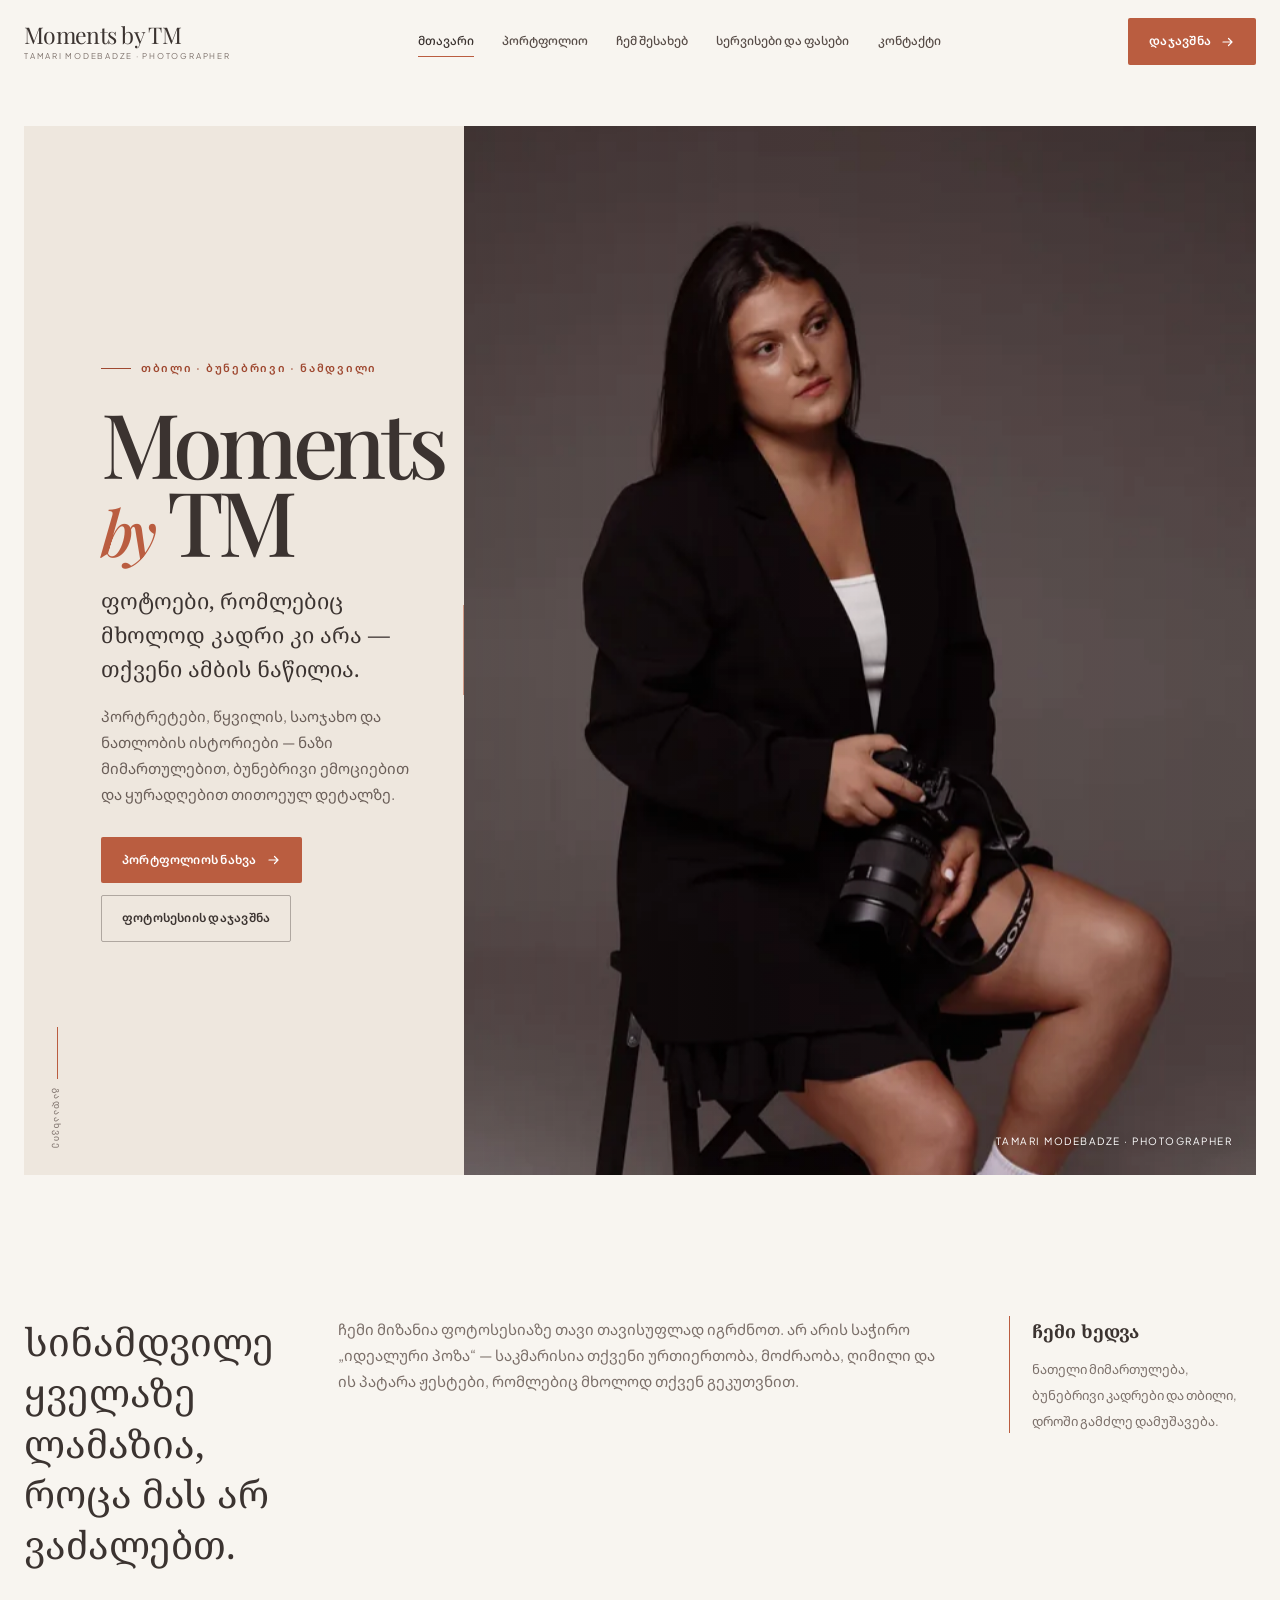
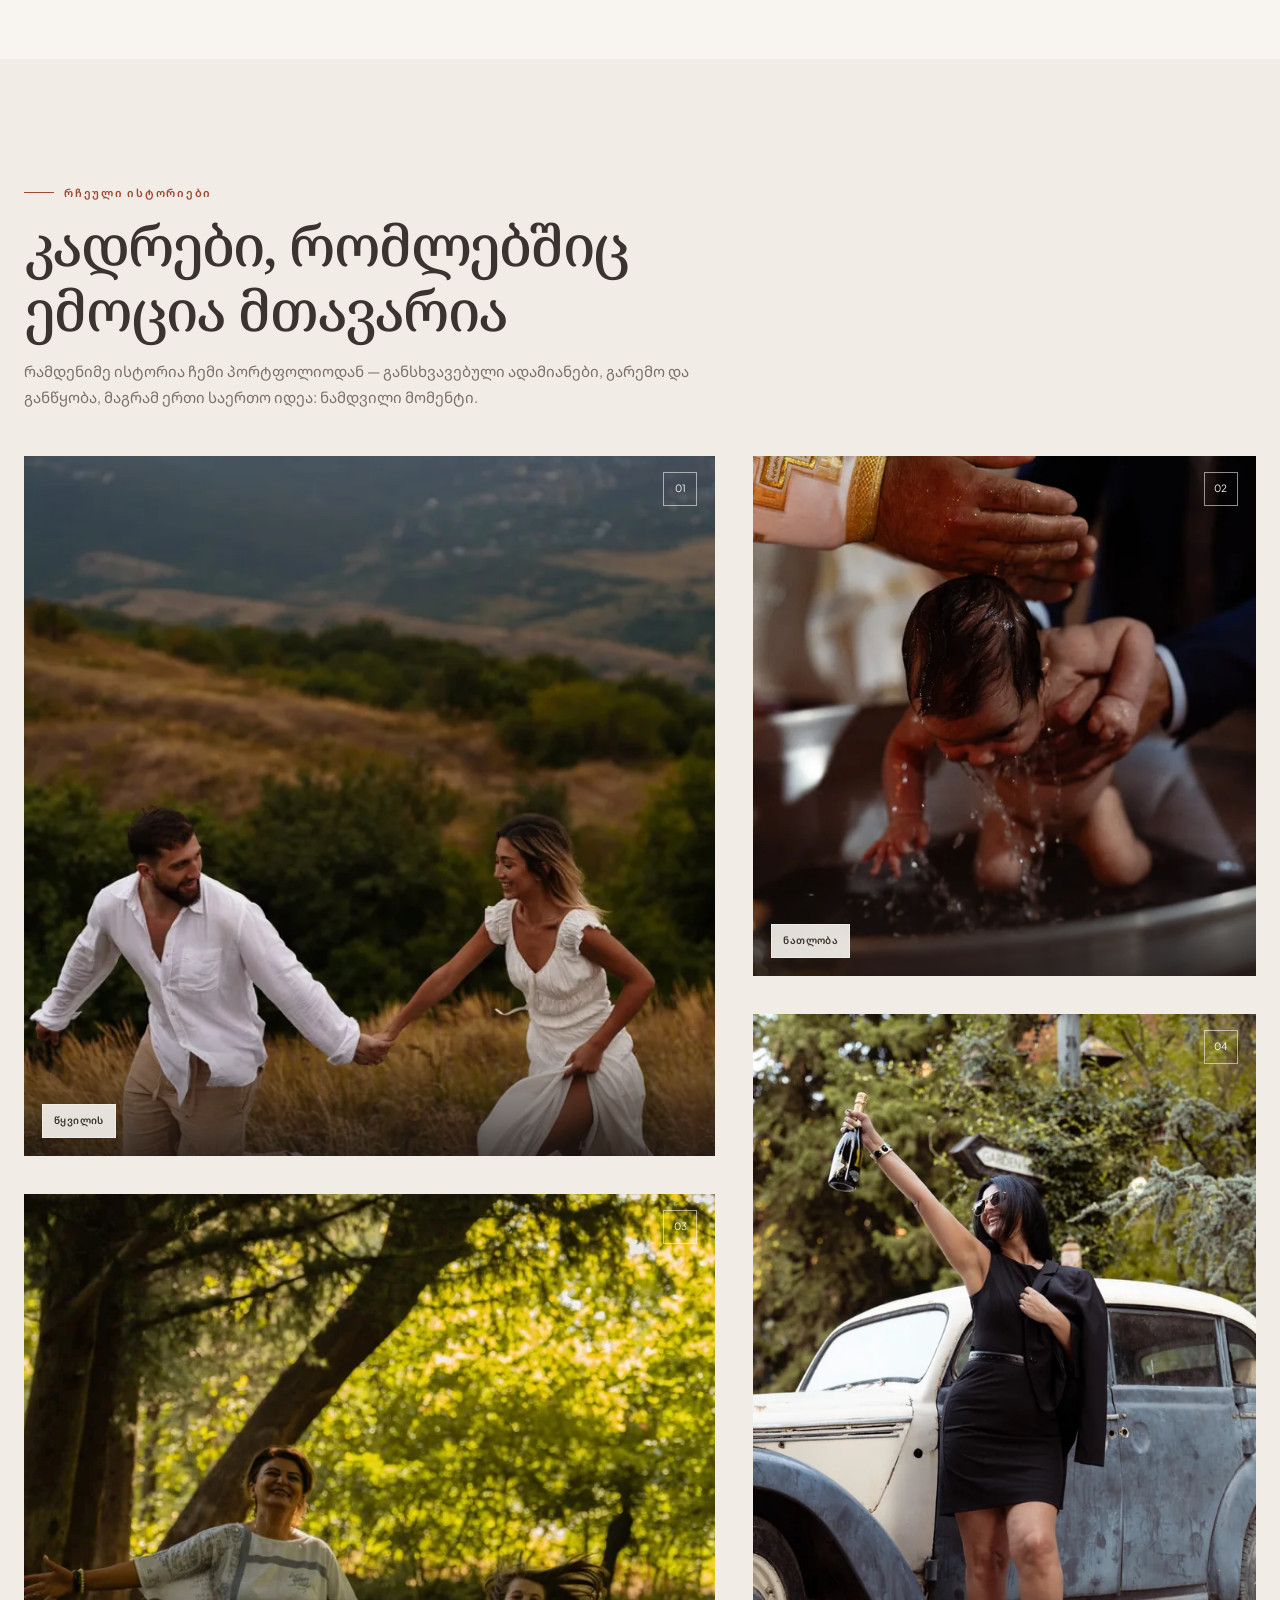
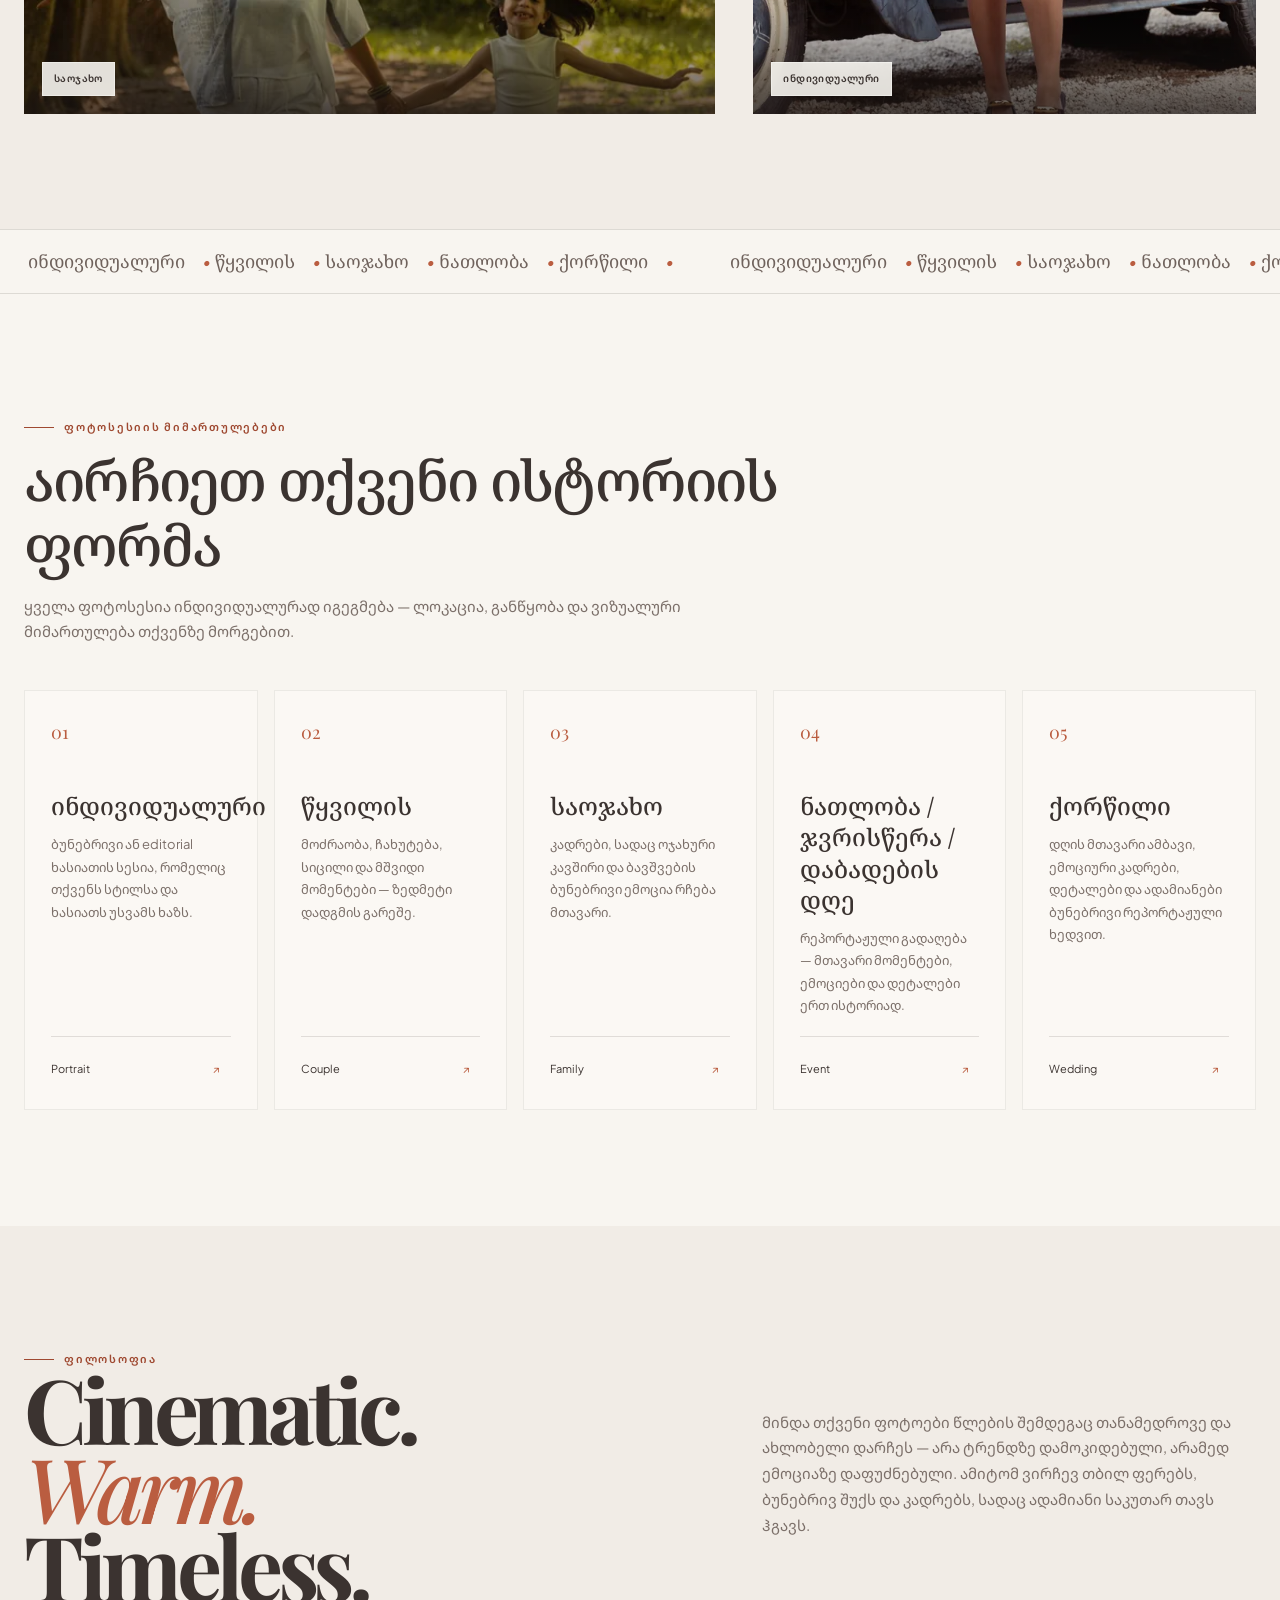
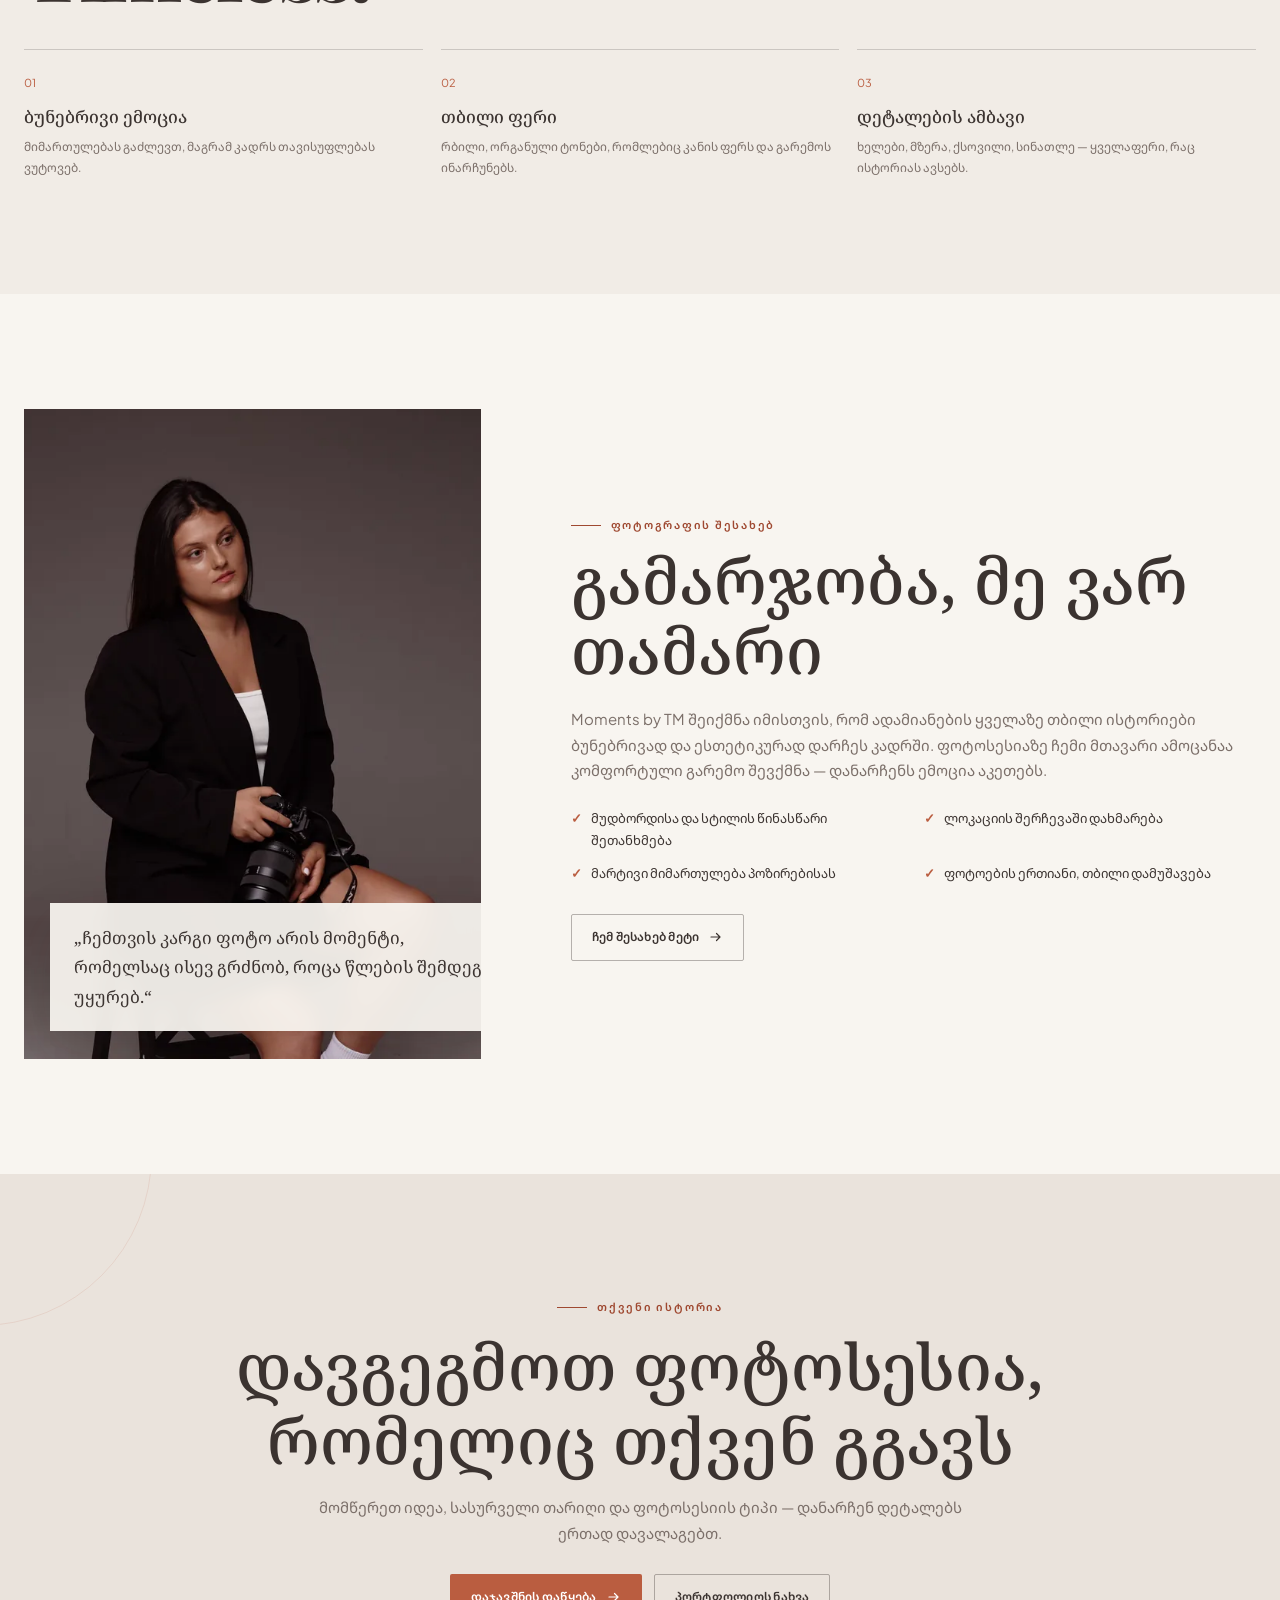
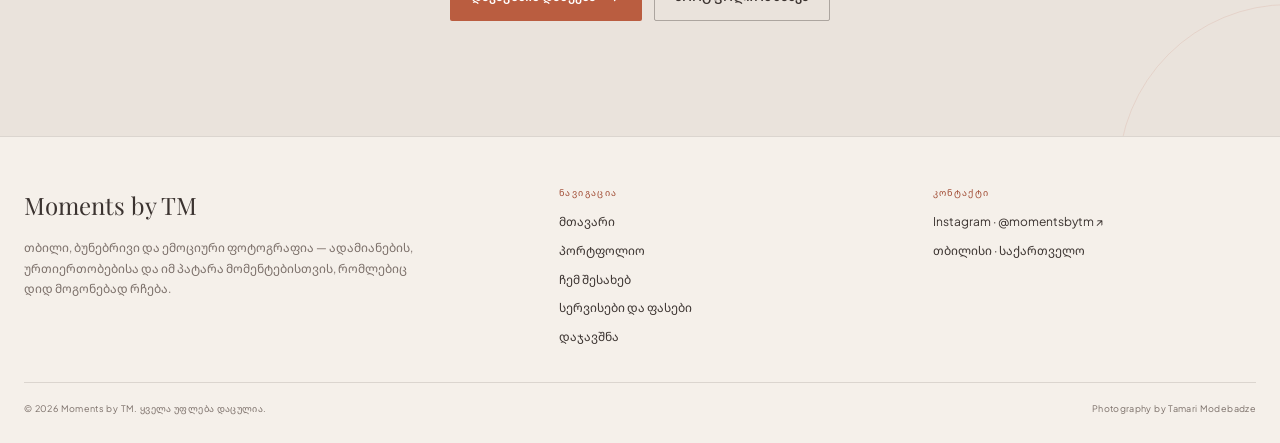
==== index.html @ 8cdd6f13 "done" ====
<!DOCTYPE html>

<html lang="ka">
<head>
<meta charset="utf-8"/>
<meta content="width=device-width, initial-scale=1" name="viewport"/>
<meta content="#F8F5F0" name="theme-color"/>
<meta content="Moments by TM — თბილი, ბუნებრივი და ემოციური ფოტოგრაფია თბილისში." name="description"/>
<title>Moments by TM — ფოტოგრაფი</title>
<script>document.documentElement.classList.add("js")</script>
<link href="assets/css/tailwind.css" rel="stylesheet"/>
<link href="assets/css/styles.css" rel="stylesheet"/>
<script defer="" src="assets/js/app.js"></script>
</head>
<body>
<div class="site-shell">
<div aria-hidden="true" class="scroll-progress"></div>
<a class="skip-link" href="#main">მთავარ კონტენტზე გადასვლა</a>
<header class="site-header">
<div class="header-inner">
<a aria-label="Moments by TM — მთავარი გვერდი" class="brand" href="index.html">
<span class="brand-main">Moments by TM</span>
<span class="brand-sub">Tamari Modebadze · Photographer</span>
</a>
<nav aria-label="მთავარი ნავიგაცია" class="desktop-nav"><a class="nav-link active" href="index.html">მთავარი</a><a class="nav-link" href="portfolio.html">პორტფოლიო</a><a class="nav-link" href="about.html">ჩემ შესახებ</a><a class="nav-link" href="services.html">სერვისები და ფასები</a><a class="nav-link" href="contact.html">კონტაქტი</a></nav>
<div class="header-actions">
<a class="nav-cta" href="contact.html">დაჯავშნა <svg aria-hidden="true" class="btn-arrow" fill="none" height="14" viewbox="0 0 14 14" width="14"><path d="M2 7h9M7.5 3.5 11 7l-3.5 3.5" stroke="currentColor" stroke-linecap="round" stroke-linejoin="round" stroke-width="1.2"></path></svg></a>
<button aria-controls="mobile-menu" aria-expanded="false" aria-label="მენიუს გახსნა" class="menu-toggle" type="button"><span></span></button>
</div>
</div>
</header><div aria-label="მობილური მენიუ" class="mobile-menu" id="mobile-menu">
<nav class="mobile-nav"><a class="active" href="index.html">მთავარი</a><a class="" href="portfolio.html">პორტფოლიო</a><a class="" href="about.html">ჩემ შესახებ</a><a class="" href="services.html">სერვისები და ფასები</a><a class="" href="contact.html">კონტაქტი</a></nav>
<div class="mobile-menu-footer"><span>თბილისი · საქართველო</span><a href="https://www.instagram.com/momentsbytm/" rel="noopener" target="_blank">@momentsbytm ↗</a></div>
</div>
<main class="page-main" id="main">
<section class="home-hero">
<div class="hero-frame reveal revealed">
<div class="hero-copy">
<div class="scroll-cue">გადაახვიე</div>
<div class="eyebrow hero-kicker">თბილი · ბუნებრივი · ნამდვილი</div>
<h1 class="hero-title">Moments <span class="by">by</span> TM</h1>
<div class="hero-subtitle">ფოტოები, რომლებიც მხოლოდ კადრი კი არა — თქვენი ამბის ნაწილია.</div>
<p>პორტრეტები, წყვილის, საოჯახო და ნათლობის ისტორიები — ნაზი მიმართულებით, ბუნებრივი ემოციებით და ყურადღებით თითოეულ დეტალზე.</p>
<div class="hero-actions"><a class="btn-primary" href="portfolio.html">პორტფოლიოს ნახვა <svg aria-hidden="true" class="btn-arrow" fill="none" height="14" viewbox="0 0 14 14" width="14"><path d="M2 7h9M7.5 3.5 11 7l-3.5 3.5" stroke="currentColor" stroke-linecap="round" stroke-linejoin="round" stroke-width="1.2"></path></svg></a><a class="btn-secondary" href="contact.html">ფოტოსესიის დაჯავშნა</a></div>
</div>
<div class="hero-media relative overflow-hidden">
<img alt="თამარი მოდებაძე — Moments by TM-ის ფოტოგრაფი კამერით" data-parallax="" fetchpriority="high" sizes="(max-width: 860px) calc(100vw - 28px), 62vw" src="assets/images/photographer-tamari.jpg" srcset="assets/images/photographer-tamari-640.webp 640w, assets/images/photographer-tamari-1280.webp 1280w"/>
<div class="hero-note">Tamari Modebadze · Photographer</div>
</div>
</div>
</section>
<section class="section-tight">
<div class="container statement-grid">
<p class="statement-lead reveal">სინამდვილე ყველაზე ლამაზია, როცა მას არ ვაძალებთ.</p>
<p class="statement-text reveal reveal-delay-1">ჩემი მიზანია ფოტოსესიაზე თავი თავისუფლად იგრძნოთ. არ არის საჭირო „იდეალური პოზა“ — საკმარისია თქვენი ურთიერთობა, მოძრაობა, ღიმილი და ის პატარა ჟესტები, რომლებიც მხოლოდ თქვენ გეკუთვნით.</p>
<div class="mini-card reveal reveal-delay-2"><strong>ჩემი ხედვა</strong><span>ნათელი მიმართულება, ბუნებრივი კადრები და თბილი, დროში გამძლე დამუშავება.</span></div>
</div>
</section>
<section class="section section-soft">
<div class="container">
<div class="section-heading reveal"><span class="eyebrow">რჩეული ისტორიები</span><h2>კადრები, რომლებშიც ემოცია მთავარია</h2><p>რამდენიმე ისტორია ჩემი პორტფოლიოდან — განსხვავებული ადამიანები, გარემო და განწყობა, მაგრამ ერთი საერთო იდეა: ნამდვილი მომენტი.</p></div>
<div class="work-grid">
<div class="work-col">
<a class="work-card tall image-reveal" href="portfolio.html?filter=couple"><span class="work-index">01</span><img alt="წყვილის ფოტოსესია" loading="lazy" sizes="(max-width: 620px) calc(100vw - 28px), (max-width: 1100px) 50vw, 42vw" src="assets/images/couple-running-field.jpg" srcset="assets/images/couple-running-field-640.webp 640w, assets/images/couple-running-field-1280.webp 1280w"/><div class="work-overlay"><span class="work-category">წყვილის</span></div></a>
<a class="work-card medium image-reveal" href="portfolio.html?filter=family"><span class="work-index">03</span><img alt="საოჯახო ფოტოსესია" loading="lazy" sizes="(max-width: 620px) calc(100vw - 28px), (max-width: 1100px) 50vw, 42vw" src="assets/images/family-running-woods.jpg" srcset="assets/images/family-running-woods-640.webp 640w, assets/images/family-running-woods-1280.webp 1280w"/><div class="work-overlay"><span class="work-category">საოჯახო</span></div></a>
</div>
<div class="work-col">
<a class="work-card medium image-reveal" href="portfolio.html?filter=baptism"><span class="work-index">02</span><img alt="ნათლობის ფოტოგრაფია" loading="lazy" sizes="(max-width: 620px) calc(100vw - 28px), (max-width: 1100px) 50vw, 42vw" src="assets/images/baptism-water.jpg" srcset="assets/images/baptism-water-640.webp 640w, assets/images/baptism-water-1280.webp 1280w"/><div class="work-overlay"><span class="work-category">ნათლობა</span></div></a>
<a class="work-card tall image-reveal" href="portfolio.html?filter=portrait"><span class="work-index">04</span><img alt="ინდივიდუალური ფოტოსესია" loading="lazy" sizes="(max-width: 620px) calc(100vw - 28px), (max-width: 1100px) 50vw, 42vw" src="assets/images/portrait-vintage-car.jpg" srcset="assets/images/portrait-vintage-car-640.webp 640w, assets/images/portrait-vintage-car-1280.webp 1280w"/><div class="work-overlay"><span class="work-category">ინდივიდუალური</span></div></a>
</div>
</div>
</div>
</section>
<div aria-hidden="true" class="marquee"><div class="marquee-track"><span>ინდივიდუალური <i>•</i> წყვილის <i>•</i> საოჯახო <i>•</i> ნათლობა <i>•</i> ქორწილი <i>•</i> </span><span>ინდივიდუალური <i>•</i> წყვილის <i>•</i> საოჯახო <i>•</i> ნათლობა <i>•</i> ქორწილი <i>•</i> </span></div></div>
<section class="section">
<div class="container">
<div class="section-heading reveal"><span class="eyebrow">ფოტოსესიის მიმართულებები</span><h2>აირჩიეთ თქვენი ისტორიის ფორმა</h2><p>ყველა ფოტოსესია ინდივიდუალურად იგეგმება — ლოკაცია, განწყობა და ვიზუალური მიმართულება თქვენზე მორგებით.</p></div>
<div class="service-grid"><a class="service-card reveal" href="contact.html?session=portrait"><div class="service-number">01</div><h3>ინდივიდუალური</h3><p>ბუნებრივი ან editorial ხასიათის სესია, რომელიც თქვენს სტილსა და ხასიათს უსვამს ხაზს.</p><div class="service-meta"><span>Portrait</span><span class="service-icon">↗</span></div></a><a class="service-card reveal" href="contact.html?session=couple"><div class="service-number">02</div><h3>წყვილის</h3><p>მოძრაობა, ჩახუტება, სიცილი და მშვიდი მომენტები — ზედმეტი დადგმის გარეშე.</p><div class="service-meta"><span>Couple</span><span class="service-icon">↗</span></div></a><a class="service-card reveal" href="contact.html?session=family"><div class="service-number">03</div><h3>საოჯახო</h3><p>კადრები, სადაც ოჯახური კავშირი და ბავშვების ბუნებრივი ემოცია რჩება მთავარი.</p><div class="service-meta"><span>Family</span><span class="service-icon">↗</span></div></a><a class="service-card reveal" href="contact.html?session=celebration"><div class="service-number">04</div><h3>ნათლობა / ჯვრისწერა / დაბადების დღე</h3><p>რეპორტაჟული გადაღება — მთავარი მომენტები, ემოციები და დეტალები ერთ ისტორიად.</p><div class="service-meta"><span>Event</span><span class="service-icon">↗</span></div></a><a class="service-card reveal" href="contact.html?session=wedding"><div class="service-number">05</div><h3>ქორწილი</h3><p>დღის მთავარი ამბავი, ემოციური კადრები, დეტალები და ადამიანები ბუნებრივი რეპორტაჟული ხედვით.</p><div class="service-meta"><span>Wedding</span><span class="service-icon">↗</span></div></a></div>
</div>
</section>
<section class="section section-soft">
<div class="container">
<div class="philosophy-wrap">
<div class="reveal"><span class="eyebrow">ფილოსოფია</span><h2 class="philosophy-title">Cinematic.<br/><em>Warm.</em><br/>Timeless.</h2></div>
<p class="muted reveal reveal-delay-1">მინდა თქვენი ფოტოები წლების შემდეგაც თანამედროვე და ახლობელი დარჩეს — არა ტრენდზე დამოკიდებული, არამედ ემოციაზე დაფუძნებული. ამიტომ ვირჩევ თბილ ფერებს, ბუნებრივ შუქს და კადრებს, სადაც ადამიანი საკუთარ თავს ჰგავს.</p>
</div>
<div class="principles">
<div class="principle reveal"><span>01</span><h3>ბუნებრივი ემოცია</h3><p>მიმართულებას გაძლევთ, მაგრამ კადრს თავისუფლებას ვუტოვებ.</p></div>
<div class="principle reveal reveal-delay-1"><span>02</span><h3>თბილი ფერი</h3><p>რბილი, ორგანული ტონები, რომლებიც კანის ფერს და გარემოს ინარჩუნებს.</p></div>
<div class="principle reveal reveal-delay-2"><span>03</span><h3>დეტალების ამბავი</h3><p>ხელები, მზერა, ქსოვილი, სინათლე — ყველაფერი, რაც ისტორიას ავსებს.</p></div>
</div>
</div>
</section>
<section class="section">
<div class="container about-teaser">
<div class="about-photo image-reveal"><img alt="Moments by TM-ის ფოტოგრაფი კამერით" loading="lazy" sizes="(max-width: 620px) calc(100vw - 28px), (max-width: 1100px) 50vw, 42vw" src="assets/images/photographer-tamari.jpg" srcset="assets/images/photographer-tamari-640.webp 640w, assets/images/photographer-tamari-1280.webp 1280w"/><div class="about-quote">„ჩემთვის კარგი ფოტო არის მომენტი, რომელსაც ისევ გრძნობ, როცა წლების შემდეგ უყურებ.“</div></div>
<div class="about-copy reveal"><span class="eyebrow">ფოტოგრაფის შესახებ</span><h2>გამარჯობა, მე ვარ თამარი</h2><p class="muted">Moments by TM შეიქმნა იმისთვის, რომ ადამიანების ყველაზე თბილი ისტორიები ბუნებრივად და ესთეტიკურად დარჩეს კადრში. ფოტოსესიაზე ჩემი მთავარი ამოცანაა კომფორტული გარემო შევქმნა — დანარჩენს ემოცია აკეთებს.</p><ul class="check-list"><li>მუდბორდისა და სტილის წინასწარი შეთანხმება</li><li>ლოკაციის შერჩევაში დახმარება</li><li>მარტივი მიმართულება პოზირებისას</li><li>ფოტოების ერთიანი, თბილი დამუშავება</li></ul><a class="btn-secondary" href="about.html">ჩემ შესახებ მეტი <svg aria-hidden="true" class="btn-arrow" fill="none" height="14" viewbox="0 0 14 14" width="14"><path d="M2 7h9M7.5 3.5 11 7l-3.5 3.5" stroke="currentColor" stroke-linecap="round" stroke-linejoin="round" stroke-width="1.2"></path></svg></a></div>
</div>
</section>
<section class="cta-band">
<div class="container reveal"><span class="eyebrow">თქვენი ისტორია</span><h2>დავგეგმოთ ფოტოსესია, რომელიც თქვენ გგავს</h2><p>მომწერეთ იდეა, სასურველი თარიღი და ფოტოსესიის ტიპი — დანარჩენ დეტალებს ერთად დავალაგებთ.</p><div class="cta-actions"><a class="btn-primary" href="contact.html">დაჯავშნის დაწყება <svg aria-hidden="true" class="btn-arrow" fill="none" height="14" viewbox="0 0 14 14" width="14"><path d="M2 7h9M7.5 3.5 11 7l-3.5 3.5" stroke="currentColor" stroke-linecap="round" stroke-linejoin="round" stroke-width="1.2"></path></svg></a><a class="btn-secondary" href="portfolio.html">პორტფოლიოს ნახვა</a></div></div>
</section>
</main>
<footer class="site-footer">
<div class="container">
<div class="footer-grid">
<div>
<div class="footer-brand">Moments by TM</div>
<p class="footer-copy">თბილი, ბუნებრივი და ემოციური ფოტოგრაფია — ადამიანების, ურთიერთობებისა და იმ პატარა მომენტებისთვის, რომლებიც დიდ მოგონებად რჩება.</p>
</div>
<div>
<div class="footer-title">ნავიგაცია</div>
<div class="footer-links">
<a href="index.html">მთავარი</a><a href="portfolio.html">პორტფოლიო</a><a href="about.html">ჩემ შესახებ</a><a href="services.html">სერვისები და ფასები</a><a href="contact.html">დაჯავშნა</a>
</div>
</div>
<div>
<div class="footer-title">კონტაქტი</div>
<div class="footer-links">
<a href="https://www.instagram.com/momentsbytm/" rel="noopener" target="_blank">Instagram · @momentsbytm ↗</a>
<span>თბილისი · საქართველო</span>
</div>
</div>
</div>
<div class="footer-bottom"><span>© <span data-year=""></span> Moments by TM. ყველა უფლება დაცულია.</span><span>Photography by Tamari Modebadze</span></div>
</div>
</footer>
</div>
</body>
</html>
---- assets/css/styles.css ----
@import url('https://fonts.googleapis.com/css2?family=Noto+Sans+Georgian:wght@400;500;600;700&family=Noto+Serif+Georgian:wght@400;500;600&family=Playfair+Display:ital,wght@0,500;0,600;1,500&family=Plus+Jakarta+Sans:wght@400;500;600&display=swap');

:root {
  --ivory: #F8F5F0;
  --cream: #FBF8F4;
  --taupe: #DFD7CF;
  --terracotta: #BA5D40;
  --terracotta-dark: #9F4931;
  --ink: #3B3330;
  --muted: #7B6F69;
  --line: rgba(59, 51, 48, 0.14);
  --shadow: 0 18px 52px rgba(59, 51, 48, 0.10);
  --shadow-lg: 0 28px 80px rgba(59, 51, 48, 0.13);
  --display: "Playfair Display", "Noto Serif Georgian", Georgia, serif;
  --serif-ge: "Noto Serif Georgian", Georgia, serif;
  --body: "Plus Jakarta Sans", "Noto Sans Georgian", Arial, sans-serif;
  --header-h: 84px;
  --radius: 2px;
  --container: min(1240px, calc(100% - 48px));
}

* { box-sizing: border-box; }
html { scroll-behavior: smooth; background: var(--ivory); }
body {
  margin: 0;
  color: var(--ink);
  background: var(--ivory);
  font-family: var(--body);
  font-size: 15px;
  line-height: 1.72;
  text-rendering: optimizeLegibility;
  -webkit-font-smoothing: antialiased;
}
body.menu-open, body.lightbox-open { overflow: hidden; }
a { color: inherit; text-decoration: none; }
button, input, select, textarea { font: inherit; }
button { color: inherit; }
img { display: block; max-width: 100%; }
::selection { background: var(--terracotta); color: white; }

.skip-link {
  position: fixed;
  left: 12px;
  top: -60px;
  z-index: 9999;
  background: var(--ink);
  color: #fff;
  padding: 10px 14px;
  transition: top .2s ease;
}
.skip-link:focus { top: 12px; }

.site-shell { min-height: 100vh; overflow: clip; }
.container { width: var(--container); margin-inline: auto; }
.eyebrow {
  display: inline-flex;
  align-items: center;
  gap: 10px;
  color: var(--terracotta-dark);
  font-size: 11px;
  font-weight: 600;
  letter-spacing: .16em;
  text-transform: uppercase;
}
.eyebrow::before { content: ""; width: 30px; height: 1px; background: currentColor; }
.display { font-family: var(--display); }
.ge-serif { font-family: var(--serif-ge); }
.muted { color: var(--muted); }

/* Header */
.site-header {
  position: fixed;
  inset: 0 0 auto 0;
  z-index: 1000;
  height: var(--header-h);
  border-bottom: 1px solid transparent;
  transition: background .35s ease, height .35s ease, box-shadow .35s ease, border-color .35s ease;
}
.site-header.is-scrolled {
  height: 72px;
  background: rgba(248, 245, 240, .92);
  backdrop-filter: blur(18px);
  -webkit-backdrop-filter: blur(18px);
  border-color: var(--line);
  box-shadow: 0 6px 26px rgba(59,51,48,.05);
}
.header-inner { width: var(--container); height: 100%; margin: auto; display: flex; align-items: center; justify-content: space-between; gap: 24px; }
.brand { display: inline-flex; flex-direction: column; line-height: 1; position: relative; z-index: 1002; }
.brand-main { font-family: var(--display); font-size: 23px; letter-spacing: -.03em; }
.brand-sub { margin-top: 6px; font-size: 8px; letter-spacing: .22em; text-transform: uppercase; color: var(--muted); }
.desktop-nav { display: flex; align-items: center; gap: clamp(18px, 2.2vw, 34px); }
.nav-link { position: relative; font-size: 12px; font-weight: 500; color: #574c47; padding: 12px 0; }
.nav-link::after { content: ""; position: absolute; left: 0; right: 100%; bottom: 7px; height: 1px; background: var(--terracotta); transition: right .28s ease; }
.nav-link:hover::after, .nav-link.active::after { right: 0; }
.nav-link.active { color: var(--ink); }
.header-actions { display: flex; align-items: center; gap: 10px; }
.nav-cta, .btn-primary, .btn-secondary, .btn-dark {
  min-height: 46px;
  display: inline-flex;
  align-items: center;
  justify-content: center;
  gap: 10px;
  padding: 12px 20px;
  border: 1px solid transparent;
  border-radius: var(--radius);
  cursor: pointer;
  font-size: 12px;
  font-weight: 600;
  letter-spacing: .02em;
  transition: transform .25s ease, background .25s ease, color .25s ease, border-color .25s ease, box-shadow .25s ease;
}
.nav-cta, .btn-primary { background: var(--terracotta); color: white; }
.nav-cta:hover, .btn-primary:hover { background: var(--terracotta-dark); transform: translateY(-2px); box-shadow: 0 12px 28px rgba(186,93,64,.22); }
.btn-secondary { border-color: rgba(59,51,48,.35); background: transparent; }
.btn-secondary:hover { background: var(--ink); color: white; border-color: var(--ink); transform: translateY(-2px); }
.btn-dark { background: var(--ink); color: #fff; }
.btn-dark:hover { background: #211d1b; transform: translateY(-2px); }
.btn-arrow { transition: transform .25s ease; }
.btn-primary:hover .btn-arrow, .btn-secondary:hover .btn-arrow, .btn-dark:hover .btn-arrow { transform: translateX(3px); }
.menu-toggle { display: none; width: 44px; height: 44px; align-items: center; justify-content: center; background: transparent; border: 0; cursor: pointer; position: relative; z-index: 1002; }
.menu-toggle span, .menu-toggle::before, .menu-toggle::after { content: ""; position: absolute; width: 22px; height: 1px; background: var(--ink); transition: transform .28s ease, opacity .28s ease, top .28s ease; }
.menu-toggle::before { top: 15px; }
.menu-toggle span { top: 21px; }
.menu-toggle::after { top: 27px; }
.menu-open .menu-toggle::before { top: 21px; transform: rotate(45deg); }
.menu-open .menu-toggle span { opacity: 0; }
.menu-open .menu-toggle::after { top: 21px; transform: rotate(-45deg); }
.mobile-menu { display: none; }

/* Generic page layout */
.page-main { padding-top: var(--header-h); }
.section { padding: clamp(76px, 9vw, 132px) 0; }
.section-tight { padding: clamp(58px, 7vw, 96px) 0; }
.section-soft { background: #F1ECE6; }
.section-taupe { background: var(--taupe); }
.section-ink { background: var(--ink); color: #fff; }
.section-heading { max-width: 780px; margin-bottom: 46px; }
.section-heading.center { text-align: center; margin-inline: auto; }
.section-heading h2 { margin: 10px 0 16px; font-family: var(--serif-ge); font-weight: 500; font-size: clamp(34px, 4.4vw, 62px); line-height: 1.15; letter-spacing: -.035em; }
.section-heading p { margin: 0; color: var(--muted); max-width: 680px; }
.section-heading.center p { margin-inline: auto; }
.section-ink .section-heading p, .section-ink .muted { color: rgba(255,255,255,.68); }

/* Hero */
.home-hero { min-height: min(860px, 94vh); padding: 42px 0 52px; display: flex; align-items: stretch; }
.hero-frame { width: var(--container); margin: auto; display: grid; grid-template-columns: minmax(320px, .86fr) minmax(0, 1.55fr); min-height: 720px; background: #EEE7DE; overflow: hidden; }
.hero-copy { position: relative; padding: clamp(44px, 6vw, 88px); padding-right: clamp(36px, 4vw, 64px); display: flex; flex-direction: column; justify-content: center; z-index: 2; }
.hero-copy::after { content: ""; position: absolute; width: 1px; height: 90px; background: var(--terracotta); right: 0; top: 50%; transform: translateY(-50%); opacity: .55; }
.hero-kicker { margin-bottom: 25px; }
.hero-title { margin: 0; font-family: var(--display); font-size: clamp(56px, 7vw, 108px); font-weight: 500; line-height: .88; letter-spacing: -.06em; }
.hero-title .by { font-style: italic; color: var(--terracotta); font-size: .7em; }
.hero-subtitle { margin: 24px 0 0; font-family: var(--serif-ge); font-size: clamp(18px, 1.7vw, 25px); line-height: 1.55; max-width: 500px; }
.hero-copy p { color: #6a5e58; max-width: 540px; margin: 18px 0 30px; }
.hero-actions { display: flex; flex-wrap: wrap; gap: 12px; }
.hero-media { position: relative; overflow: hidden; background: #d6cdc5; }
.hero-media::after { content: ""; position: absolute; inset: 0; background: linear-gradient(90deg, rgba(59,51,48,.14), transparent 35%, rgba(59,51,48,.08)); pointer-events: none; }
.hero-media img { width: 100%; height: 100%; min-height: 720px; object-fit: cover; object-position: center 36%; transform: scale(1.025); transition: transform 1.2s cubic-bezier(.2,.65,.3,1); }
.hero-frame:hover .hero-media img { transform: scale(1.055); }
.hero-note { position: absolute; right: 24px; bottom: 24px; z-index: 3; color: #fff; font-size: 10px; letter-spacing: .15em; text-transform: uppercase; text-shadow: 0 1px 12px rgba(0,0,0,.3); }
.scroll-cue { position: absolute; left: 26px; bottom: 26px; display: inline-flex; align-items: center; gap: 9px; font-size: 9px; letter-spacing: .16em; text-transform: uppercase; color: var(--muted); writing-mode: vertical-rl; transform: rotate(180deg); }
.scroll-cue::before { content: ""; width: 1px; height: 52px; background: var(--terracotta); }

/* Statement */
.statement-grid { display: grid; grid-template-columns: .55fr 1.35fr .55fr; gap: clamp(28px, 5vw, 72px); align-items: start; }
.statement-lead { font-family: var(--serif-ge); font-size: clamp(25px, 3vw, 42px); line-height: 1.32; margin: 0; }
.statement-text { margin: 0; color: var(--muted); }
.mini-card { border-left: 1px solid var(--terracotta); padding-left: 22px; }
.mini-card strong { display: block; font-family: var(--serif-ge); font-size: 18px; margin-bottom: 8px; }
.mini-card span { color: var(--muted); font-size: 13px; }

/* Selected work */
.work-grid { display: grid; grid-template-columns: 1.1fr .8fr; gap: clamp(20px, 3vw, 42px); align-items: start; }
.work-col { display: grid; gap: clamp(20px, 3vw, 42px); }
.work-card { position: relative; overflow: hidden; background: #ddd3ca; min-height: 420px; }
.work-card.tall { min-height: 700px; }
.work-card.medium { min-height: 520px; }
.work-card img { width: 100%; height: 100%; position: absolute; inset: 0; object-fit: cover; transition: transform .8s cubic-bezier(.2,.65,.3,1), filter .5s ease; }
.work-card:hover img { transform: scale(1.035); }
.work-overlay { position: absolute; inset: auto 0 0 0; padding: 80px 22px 20px; color: #fff; background: linear-gradient(transparent, rgba(26,20,18,.72)); }
.work-label { font-size: 9px; letter-spacing: .16em; text-transform: uppercase; opacity: .78; }
.work-name { font-family: var(--serif-ge); font-size: clamp(20px, 2vw, 30px); margin-top: 4px; }
.work-index { position: absolute; right: 18px; top: 16px; z-index: 2; width: 34px; height: 34px; display: grid; place-items: center; border: 1px solid rgba(255,255,255,.55); color: #fff; font-size: 10px; }

/* Services */
.service-grid { display: grid; grid-template-columns: repeat(4, 1fr); gap: 16px; }
.service-card { background: #FBF8F4; border: 1px solid rgba(59,51,48,.08); padding: 26px; min-height: 380px; display: flex; flex-direction: column; transition: transform .3s ease, box-shadow .3s ease, border-color .3s ease; }
.service-card:hover { transform: translateY(-7px); box-shadow: var(--shadow); border-color: rgba(186,93,64,.28); }
.service-number { color: var(--terracotta); font-family: var(--display); font-size: 18px; margin-bottom: 42px; }
.service-card h3 { font-family: var(--serif-ge); font-size: 24px; font-weight: 500; line-height: 1.3; margin: 0 0 12px; }
.service-card p { color: var(--muted); margin: 0 0 20px; font-size: 13px; }
.service-meta { margin-top: auto; display: flex; justify-content: space-between; align-items: center; padding-top: 18px; border-top: 1px solid var(--line); font-size: 11px; }
.service-icon { width: 28px; height: 28px; display: grid; place-items: center; color: var(--terracotta); }

/* Philosophy */
.philosophy-wrap { display: grid; grid-template-columns: 1.15fr .85fr; gap: 70px; align-items: center; }
.philosophy-title { font-family: var(--display); font-size: clamp(56px, 7vw, 110px); line-height: .88; letter-spacing: -.06em; margin: 0; }
.philosophy-title em { color: var(--terracotta); font-weight: 500; }
.principles { display: grid; grid-template-columns: repeat(3, 1fr); gap: 18px; margin-top: 44px; }
.principle { padding-top: 18px; border-top: 1px solid rgba(59,51,48,.2); }
.principle span { color: var(--terracotta); font-size: 11px; }
.principle h3 { font-family: var(--serif-ge); font-size: 17px; font-weight: 500; margin: 8px 0 6px; }
.principle p { margin: 0; font-size: 12px; color: var(--muted); }

/* About teaser */
.about-teaser { display: grid; grid-template-columns: .8fr 1.2fr; gap: clamp(36px, 7vw, 96px); align-items: center; }
.about-photo { position: relative; min-height: 650px; }
.about-photo img { width: 100%; height: 100%; position: absolute; inset: 0; object-fit: cover; object-position: center 30%; }
.about-photo::before { content: ""; position: absolute; inset: 24px -20px -24px 20px; border: 1px solid rgba(186,93,64,.45); z-index: 0; }
.about-photo img { z-index: 1; }
.about-quote { position: absolute; z-index: 2; left: 26px; right: -28px; bottom: 28px; background: rgba(248,245,240,.94); backdrop-filter: blur(8px); padding: 20px 24px; font-family: var(--serif-ge); font-size: 17px; box-shadow: var(--shadow); }
.about-copy h2 { font-family: var(--serif-ge); font-size: clamp(38px, 5vw, 68px); line-height: 1.1; font-weight: 500; margin: 10px 0 20px; }
.check-list { display: grid; grid-template-columns: 1fr 1fr; gap: 10px 22px; margin: 24px 0 30px; padding: 0; list-style: none; }
.check-list li { display: flex; gap: 9px; align-items: flex-start; font-size: 13px; }
.check-list li::before { content: "✓"; color: var(--terracotta); font-weight: 700; }

/* CTA */
.cta-band { text-align: center; padding: clamp(82px, 9vw, 130px) 0; background: #EAE3DC; position: relative; overflow: hidden; }
.cta-band::before, .cta-band::after { content: ""; position: absolute; width: 340px; height: 340px; border: 1px solid rgba(186,93,64,.12); border-radius: 50%; }
.cta-band::before { left: -190px; top: -190px; }
.cta-band::after { right: -180px; bottom: -210px; }
.cta-band h2 { margin: 12px auto 18px; max-width: 850px; font-family: var(--serif-ge); font-weight: 500; font-size: clamp(38px, 5vw, 70px); line-height: 1.15; }
.cta-band p { color: var(--muted); max-width: 650px; margin: 0 auto 28px; }
.cta-actions { display: flex; justify-content: center; flex-wrap: wrap; gap: 12px; }

/* Page hero */
.page-hero { padding: 72px 0 54px; border-bottom: 1px solid var(--line); }
.page-hero-grid { display: grid; grid-template-columns: 1.3fr .7fr; gap: 56px; align-items: end; }
.page-hero h1 { font-family: var(--serif-ge); font-weight: 500; font-size: clamp(48px, 7vw, 92px); line-height: 1.02; letter-spacing: -.045em; margin: 10px 0 0; }
.page-hero p { margin: 0 0 8px; color: var(--muted); max-width: 520px; }

/* Portfolio */
.filter-bar { display: flex; flex-wrap: wrap; gap: 8px; margin: 28px 0 40px; }
.filter-btn { appearance: none; background: transparent; border: 1px solid rgba(59,51,48,.16); padding: 10px 14px; cursor: pointer; font-size: 11px; transition: .25s ease; }
.filter-btn:hover, .filter-btn.active { background: var(--terracotta); border-color: var(--terracotta); color: #fff; }
.portfolio-grid { display: grid; grid-template-columns: repeat(12, 1fr); gap: 18px; grid-auto-flow: dense; }
.portfolio-item { position: relative; overflow: hidden; min-height: 420px; background: #e5ddd5; cursor: zoom-in; transition: opacity .35s ease, transform .35s ease; }
.portfolio-item.is-hidden { display: none; }
.portfolio-item.wide { grid-column: span 7; }
.portfolio-item.narrow { grid-column: span 5; }
.portfolio-item.half { grid-column: span 6; }
.portfolio-item.full { grid-column: span 12; min-height: 620px; }
.portfolio-item.tall { min-height: 620px; }
.portfolio-item img { width: 100%; height: 100%; position: absolute; inset: 0; object-fit: cover; transition: transform .7s cubic-bezier(.2,.65,.3,1); }
.portfolio-item:hover img { transform: scale(1.03); }
.portfolio-caption { position: absolute; inset: auto 0 0 0; padding: 50px 18px 16px; color: #fff; background: linear-gradient(transparent, rgba(36,27,24,.74)); opacity: 0; transform: translateY(8px); transition: .28s ease; }
.portfolio-item:hover .portfolio-caption { opacity: 1; transform: none; }
.portfolio-caption strong { font-family: var(--serif-ge); font-weight: 500; display: block; font-size: 18px; }
.portfolio-caption span { font-size: 10px; opacity: .78; text-transform: uppercase; letter-spacing: .12em; }
.lightbox { position: fixed; inset: 0; z-index: 3000; background: rgba(26,22,20,.94); display: none; align-items: center; justify-content: center; padding: 30px; }
.lightbox.open { display: flex; animation: fadeIn .25s ease both; }
.lightbox figure { margin: 0; max-width: min(1200px, 92vw); max-height: 90vh; position: relative; }
.lightbox img { max-width: 100%; max-height: 84vh; object-fit: contain; box-shadow: 0 25px 70px rgba(0,0,0,.28); }
.lightbox figcaption { color: rgba(255,255,255,.8); margin-top: 10px; font-size: 12px; }
.lightbox-close { position: fixed; right: 24px; top: 20px; width: 48px; height: 48px; border: 1px solid rgba(255,255,255,.25); background: transparent; color: #fff; font-size: 28px; cursor: pointer; }

/* About page */
.about-hero-grid { display: grid; grid-template-columns: .9fr 1.1fr; gap: clamp(40px, 7vw, 96px); align-items: center; }
.about-portrait { position: relative; min-height: 730px; background: #ded5cd; }
.about-portrait img { width: 100%; height: 100%; position: absolute; inset: 0; object-fit: cover; object-position: center 28%; }
.about-portrait::after { content: "TAMARI MODEBADZE • PHOTOGRAPHER"; position: absolute; right: -26px; top: 32px; writing-mode: vertical-rl; font-size: 9px; letter-spacing: .18em; color: var(--terracotta); }
.about-story h1 { font-family: var(--serif-ge); font-size: clamp(42px, 5.7vw, 76px); line-height: 1.08; font-weight: 500; margin: 12px 0 22px; }
.pull-quote { font-family: var(--serif-ge); font-size: clamp(22px, 2.5vw, 34px); line-height: 1.45; margin: 28px 0; padding-left: 20px; border-left: 2px solid var(--terracotta); }
.value-grid { display: grid; grid-template-columns: repeat(3, 1fr); gap: 18px; }
.value-card { background: var(--cream); border: 1px solid rgba(59,51,48,.08); padding: 26px; min-height: 260px; }
.value-card .num { font-family: var(--display); color: var(--terracotta); font-size: 16px; }
.value-card h3 { font-family: var(--serif-ge); font-weight: 500; font-size: 21px; margin: 44px 0 8px; }
.value-card p { color: var(--muted); font-size: 13px; margin: 0; }
.signature { font-family: var(--display); font-style: italic; color: var(--terracotta); font-size: 26px; margin-top: 24px; }

/* Services page */
.service-intro-media { display: grid; grid-template-columns: 1.35fr .65fr; gap: 18px; min-height: 460px; }
.service-intro-media .image-main, .service-intro-media .image-side { position: relative; overflow: hidden; }
.service-intro-media img { width: 100%; height: 100%; position: absolute; object-fit: cover; }
.service-intro-media .image-side { background: #ede6df; padding: 32px; display: flex; flex-direction: column; justify-content: flex-end; }
.service-intro-media .image-side h3 { font-family: var(--serif-ge); font-size: 28px; font-weight: 500; margin: 0 0 10px; }
.pricing-grid { display: grid; grid-template-columns: repeat(4, 1fr); gap: 14px; align-items: stretch; }
.price-card { background: #FBF8F4; border: 1px solid rgba(59,51,48,.10); padding: 28px 24px; display: flex; flex-direction: column; min-height: 540px; position: relative; transition: transform .3s ease, box-shadow .3s ease; }
.price-card.featured { background: #F0DDD3; border-color: rgba(186,93,64,.36); }
.price-card:hover { transform: translateY(-6px); box-shadow: var(--shadow); }
.price-badge { position: absolute; right: 18px; top: 18px; font-size: 9px; letter-spacing: .12em; text-transform: uppercase; color: var(--terracotta-dark); }
.price-card h3 { font-family: var(--serif-ge); font-size: 25px; font-weight: 500; margin: 34px 0 8px; }
.price-card > p { color: var(--muted); font-size: 12px; min-height: 62px; }
.price { font-family: var(--display); font-size: 33px; margin: 22px 0; }
.price small { font-family: var(--body); font-size: 11px; color: var(--muted); }
.price-list { list-style: none; margin: 0 0 28px; padding: 18px 0 0; border-top: 1px solid var(--line); display: grid; gap: 10px; }
.price-list li { position: relative; padding-left: 18px; font-size: 12px; }
.price-list li::before { content: "✓"; position: absolute; left: 0; color: var(--terracotta); }
.price-card .btn-primary, .price-card .btn-dark, .price-card .btn-secondary { margin-top: auto; }
.process-grid { display: grid; grid-template-columns: repeat(3, 1fr); gap: 18px; }
.process-card { background: #fff; border: 1px solid var(--line); padding: 28px; min-height: 250px; }
.process-num { font-family: var(--display); color: var(--terracotta); font-size: 32px; }
.process-card h3 { font-family: var(--serif-ge); font-weight: 500; font-size: 21px; margin: 38px 0 8px; }
.process-card p { margin: 0; color: var(--muted); font-size: 13px; }
.faq-list { border-top: 1px solid var(--line); }
.faq-item { border-bottom: 1px solid var(--line); }
.faq-question { width: 100%; border: 0; background: transparent; text-align: left; padding: 22px 4px; display: flex; justify-content: space-between; align-items: center; gap: 18px; cursor: pointer; font-family: var(--serif-ge); font-size: 17px; }
.faq-icon { width: 20px; height: 20px; position: relative; flex: none; }
.faq-icon::before, .faq-icon::after { content: ""; position: absolute; background: var(--terracotta); left: 50%; top: 50%; transform: translate(-50%,-50%); transition: transform .25s ease; }
.faq-icon::before { width: 14px; height: 1px; }
.faq-icon::after { width: 1px; height: 14px; }
.faq-item.open .faq-icon::after { transform: translate(-50%,-50%) rotate(90deg); }
.faq-answer { display: grid; grid-template-rows: 0fr; transition: grid-template-rows .32s ease; }
.faq-item.open .faq-answer { grid-template-rows: 1fr; }
.faq-answer > div { overflow: hidden; }
.faq-answer p { color: var(--muted); padding: 0 40px 22px 4px; margin: 0; }

/* Contact */
.contact-grid { display: grid; grid-template-columns: .72fr 1.28fr; gap: clamp(34px, 6vw, 80px); align-items: start; }
.contact-panel { display: grid; gap: 12px; }
.contact-quote { background: #F0E8E1; padding: 28px; font-family: var(--serif-ge); font-size: 24px; line-height: 1.45; }
.contact-card { border: 1px solid var(--line); background: var(--cream); padding: 20px; }
.contact-card .label { color: var(--terracotta); font-size: 9px; letter-spacing: .14em; text-transform: uppercase; }
.contact-card strong { display: block; font-family: var(--serif-ge); font-weight: 500; margin-top: 5px; }
.contact-card p { margin: 5px 0 0; color: var(--muted); font-size: 12px; }
.booking-form { background: #fff; border: 1px solid var(--line); padding: clamp(24px, 4vw, 44px); box-shadow: var(--shadow); }
.form-head { display: flex; justify-content: space-between; gap: 24px; align-items: start; padding-bottom: 24px; border-bottom: 1px solid var(--line); margin-bottom: 26px; }
.form-head h2 { font-family: var(--serif-ge); font-weight: 500; font-size: 30px; margin: 0 0 5px; }
.form-head p { margin: 0; color: var(--muted); font-size: 12px; }
.form-status-badge { flex: none; color: #6d5f59; background: #f5efea; padding: 7px 10px; font-size: 9px; letter-spacing: .08em; text-transform: uppercase; }
.form-grid { display: grid; grid-template-columns: 1fr 1fr; gap: 18px; }
.form-field { display: grid; gap: 7px; }
.form-field.full { grid-column: 1 / -1; }
.form-field label { font-size: 10px; font-weight: 600; letter-spacing: .08em; text-transform: uppercase; color: #6f625c; }
.form-field input, .form-field select, .form-field textarea { width: 100%; border: 1px solid rgba(59,51,48,.15); background: #FBF8F4; color: var(--ink); padding: 13px 14px; border-radius: 0; outline: none; transition: border-color .2s ease, box-shadow .2s ease, background .2s ease; }
.form-field textarea { min-height: 130px; resize: vertical; }
.form-field input:focus, .form-field select:focus, .form-field textarea:focus { border-color: var(--terracotta); background: white; box-shadow: 0 0 0 3px rgba(186,93,64,.08); }
.form-field .error { font-size: 10px; color: #9c3725; min-height: 16px; }
.form-field input.invalid, .form-field select.invalid, .form-field textarea.invalid { border-color: #9c3725; }
.consent { display: flex; gap: 10px; align-items: flex-start; margin: 18px 0 24px; font-size: 11px; color: var(--muted); }
.consent input { margin-top: 4px; accent-color: var(--terracotta); }
.form-actions { display: flex; flex-wrap: wrap; gap: 10px; align-items: center; }
.form-note { font-size: 10px; color: var(--muted); margin-top: 14px; }
.form-success { display: none; margin-top: 18px; padding: 16px 18px; background: #EEF2EB; border-left: 2px solid #6f8468; font-size: 12px; }
.form-success.show { display: block; animation: fadeUp .35s ease both; }
.contact-gallery { display: grid; grid-template-columns: 1fr 1fr 1fr; gap: 14px; }
.contact-gallery figure { margin: 0; position: relative; min-height: 270px; overflow: hidden; }
.contact-gallery img { position: absolute; width: 100%; height: 100%; object-fit: cover; transition: transform .7s ease; }
.contact-gallery figure:hover img { transform: scale(1.04); }

/* Footer */
.site-footer { border-top: 1px solid var(--line); background: #F5F0EA; padding: 48px 0 26px; }
.footer-grid { display: grid; grid-template-columns: 1.2fr .8fr .8fr; gap: 50px; }
.footer-brand { font-family: var(--display); font-size: 24px; margin-bottom: 12px; }
.footer-copy { max-width: 390px; color: var(--muted); font-size: 12px; }
.footer-title { font-size: 9px; letter-spacing: .15em; text-transform: uppercase; color: var(--terracotta-dark); margin-bottom: 12px; }
.footer-links { display: grid; gap: 7px; font-size: 12px; }
.footer-links a { width: fit-content; border-bottom: 1px solid transparent; transition: border-color .2s ease, color .2s ease; }
.footer-links a:hover { color: var(--terracotta-dark); border-color: currentColor; }
.footer-bottom { margin-top: 34px; padding-top: 18px; border-top: 1px solid var(--line); display: flex; justify-content: space-between; gap: 20px; color: var(--muted); font-size: 9px; letter-spacing: .04em; }

/* Scroll progress and reveal */
.scroll-progress { position: fixed; left: 0; top: 0; z-index: 2000; height: 2px; width: 0; background: var(--terracotta); transition: width .05s linear; }
.reveal { opacity: 1; transform: none; }
.motion-ready .reveal { opacity: 0; transform: translateY(26px); transition: opacity .8s cubic-bezier(.2,.65,.3,1), transform .8s cubic-bezier(.2,.65,.3,1); }
.motion-ready .reveal.revealed { opacity: 1; transform: none; }
.reveal-delay-1 { transition-delay: .08s; }
.reveal-delay-2 { transition-delay: .16s; }
.reveal-delay-3 { transition-delay: .24s; }
.reveal-delay-4 { transition-delay: .32s; }
.image-reveal { clip-path: none; overflow: hidden; }
.motion-ready .image-reveal { clip-path: none; }
.motion-ready .image-reveal img { opacity: .96; transform: scale(1.018); transition: opacity .75s ease, transform 1.05s cubic-bezier(.2,.65,.3,1); }
.motion-ready .image-reveal.revealed img { opacity: 1; transform: scale(1); }
.marquee { overflow: hidden; border-top: 1px solid var(--line); border-bottom: 1px solid var(--line); padding: 16px 0; }
.marquee-track { display: flex; width: max-content; animation: marquee 28s linear infinite; }
.marquee-track span { font-family: var(--display); font-size: 18px; padding: 0 28px; white-space: nowrap; color: #6f625c; }
.marquee-track i { color: var(--terracotta); padding-left: 14px; }

@keyframes marquee { to { transform: translateX(-50%); } }
@keyframes fadeIn { from { opacity: 0; } to { opacity: 1; } }
@keyframes fadeUp { from { opacity: 0; transform: translateY(10px); } to { opacity: 1; transform: none; } }

@media (max-width: 1100px) {
  :root { --container: min(100% - 36px, 1120px); }
  .desktop-nav { gap: 15px; }
  .nav-link { font-size: 11px; }
  .service-grid, .pricing-grid { grid-template-columns: 1fr 1fr; }
  .hero-frame { grid-template-columns: .9fr 1.1fr; min-height: 650px; }
  .hero-media img { min-height: 650px; }
  .statement-grid { grid-template-columns: .7fr 1.3fr; }
  .statement-grid .mini-card { grid-column: 2; }
}

@media (max-width: 860px) {
  :root { --header-h: 72px; --container: min(100% - 28px, 760px); }
  .desktop-nav, .header-actions .nav-cta { display: none; }
  .menu-toggle { display: inline-flex; }
  .mobile-menu { display: flex; position: fixed; inset: 0; z-index: 1001; background: var(--ivory); padding: 112px 28px 34px; flex-direction: column; opacity: 0; pointer-events: none; transform: translateY(-12px); transition: .3s ease; }
  .menu-open .mobile-menu { opacity: 1; pointer-events: auto; transform: none; }
  .mobile-nav { display: grid; gap: 4px; }
  .mobile-nav a { font-family: var(--serif-ge); font-size: clamp(27px, 7vw, 42px); padding: 10px 0; border-bottom: 1px solid var(--line); }
  .mobile-nav a.active { color: var(--terracotta); }
  .mobile-menu-footer { margin-top: auto; color: var(--muted); font-size: 12px; display: flex; justify-content: space-between; gap: 20px; }
  .home-hero { min-height: auto; padding: 20px 0 34px; }
  .hero-frame { grid-template-columns: 1fr; min-height: auto; }
  .hero-copy { min-height: 510px; }
  .hero-copy::after { display: none; }
  .scroll-cue { display: none; }
  .hero-media { min-height: 560px; }
  .hero-media img { min-height: 560px; object-position: center 34%; }
  .statement-grid, .philosophy-wrap, .about-teaser, .about-hero-grid, .contact-grid, .page-hero-grid { grid-template-columns: 1fr; }
  .statement-grid .mini-card { grid-column: auto; }
  .work-grid { grid-template-columns: 1fr; }
  .work-card.tall { min-height: 620px; }
  .principles, .value-grid, .process-grid { grid-template-columns: 1fr; }
  .about-photo, .about-portrait { min-height: 620px; }
  .about-photo::before { right: -8px; bottom: -12px; }
  .about-quote { right: 18px; }
  .page-hero { padding-top: 56px; }
  .portfolio-grid { grid-template-columns: 1fr 1fr; }
  .portfolio-item, .portfolio-item.wide, .portfolio-item.narrow, .portfolio-item.half, .portfolio-item.full { grid-column: span 1; min-height: 480px; }
  .portfolio-item.full { grid-column: 1 / -1; }
  .service-intro-media { grid-template-columns: 1fr; min-height: auto; }
  .service-intro-media .image-main { min-height: 500px; }
  .service-intro-media .image-side { min-height: 240px; }
  .footer-grid { grid-template-columns: 1fr 1fr; }
  .footer-grid > :first-child { grid-column: 1 / -1; }
}

@media (max-width: 620px) {
  :root { --container: calc(100% - 24px); }
  body { font-size: 14px; }
  .site-header.is-scrolled { height: 66px; }
  .brand-main { font-size: 20px; }
  .brand-sub { font-size: 7px; }
  .hero-copy { padding: 42px 24px; min-height: 470px; }
  .hero-title { font-size: clamp(52px, 18vw, 78px); }
  .hero-media, .hero-media img { min-height: 470px; }
  .hero-actions, .cta-actions { flex-direction: column; align-items: stretch; }
  .btn-primary, .btn-secondary, .btn-dark { width: 100%; }
  .section { padding: 72px 0; }
  .section-tight { padding: 58px 0; }
  .service-grid, .pricing-grid { grid-template-columns: 1fr; }
  .work-card.tall, .work-card.medium, .work-card { min-height: 490px; }
  .philosophy-title { font-size: 62px; }
  .check-list { grid-template-columns: 1fr; }
  .about-photo, .about-portrait { min-height: 520px; }
  .about-portrait::after { right: -12px; font-size: 8px; }
  .portfolio-grid { grid-template-columns: 1fr; }
  .portfolio-item, .portfolio-item.wide, .portfolio-item.narrow, .portfolio-item.half, .portfolio-item.full, .portfolio-item.tall { grid-column: 1; min-height: 520px; }
  .portfolio-caption { opacity: 1; transform: none; }
  .form-grid { grid-template-columns: 1fr; }
  .form-field.full { grid-column: auto; }
  .form-head { flex-direction: column; }
  .contact-gallery { grid-template-columns: 1fr; }
  .contact-gallery figure { min-height: 390px; }
  .footer-grid { grid-template-columns: 1fr; }
  .footer-grid > :first-child { grid-column: auto; }
  .footer-bottom { flex-direction: column; }
  .mobile-menu-footer { flex-direction: column; }
}

@media (prefers-reduced-motion: reduce) {
  html { scroll-behavior: auto; }
  *, *::before, *::after { animation-duration: .001ms !important; animation-iteration-count: 1 !important; transition-duration: .001ms !important; }
  .motion-ready .reveal { opacity: 1; transform: none; }
  .motion-ready .image-reveal { clip-path: none; }
}

/* =========================================================
   Mobile-first polish / v3
   ========================================================= */

/* Richer but restrained motion */
.motion-ready .reveal {
  filter: blur(1.5px);
  transform: translateY(28px) scale(.995);
  transition: opacity .72s cubic-bezier(.22,.61,.36,1),
              transform .82s cubic-bezier(.22,.61,.36,1),
              filter .72s ease;
}
.motion-ready .reveal.revealed { filter: blur(0); transform: none; }
.motion-ready .image-reveal img {
  opacity: .9;
  transform: scale(1.045);
  filter: saturate(.86) contrast(.98);
  transition: opacity .7s ease, transform 1.1s cubic-bezier(.2,.65,.3,1), filter 1s ease;
}
.motion-ready .image-reveal.revealed img { opacity: 1; transform: scale(1); filter: none; }

body.ready .hero-copy > * { animation: heroTextIn .72s cubic-bezier(.22,.61,.36,1) both; }
body.ready .hero-copy > *:nth-child(2) { animation-delay: .05s; }
body.ready .hero-copy > *:nth-child(3) { animation-delay: .11s; }
body.ready .hero-copy > *:nth-child(4) { animation-delay: .17s; }
body.ready .hero-copy > *:nth-child(5) { animation-delay: .23s; }
body.ready .hero-copy > *:nth-child(6) { animation-delay: .29s; }
body.ready .hero-media img { animation: heroImageIn 1.15s cubic-bezier(.2,.65,.3,1) both; }
@keyframes heroTextIn { from { opacity: 0; transform: translateY(18px); } to { opacity: 1; transform: none; } }
@keyframes heroImageIn { from { opacity: .55; transform: scale(1.08); } to { opacity: 1; transform: scale(1.025); } }

/* Buttons: tactile feedback on mouse and touch */
.nav-cta, .btn-primary, .btn-secondary, .btn-dark { position: relative; overflow: hidden; isolation: isolate; }
.tap-ripple { position: absolute; border-radius: 50%; background: rgba(255,255,255,.34); transform: translate(-50%,-50%) scale(0); pointer-events: none; z-index: -1; animation: tapRipple .55s ease-out forwards; }
.btn-secondary .tap-ripple { background: rgba(186,93,64,.18); }
@keyframes tapRipple { to { transform: translate(-50%,-50%) scale(1); opacity: 0; } }

/* Category-only image labels — no misleading titles. */
.work-overlay { padding: 72px 18px 18px; }
.work-category {
  display: inline-flex;
  align-items: center;
  min-height: 34px;
  padding: 7px 11px;
  background: rgba(248,245,240,.9);
  color: var(--ink);
  border: 1px solid rgba(255,255,255,.36);
  backdrop-filter: blur(8px);
  -webkit-backdrop-filter: blur(8px);
  font-size: 10px;
  font-weight: 600;
  letter-spacing: .04em;
}
.portfolio-caption {
  inset: auto 0 0 0;
  padding: 18px;
  background: linear-gradient(transparent, rgba(26,20,18,.38));
}
.portfolio-caption strong {
  width: fit-content;
  display: inline-flex;
  align-items: center;
  min-height: 34px;
  padding: 7px 11px;
  background: rgba(248,245,240,.92);
  color: var(--ink);
  border: 1px solid rgba(255,255,255,.45);
  backdrop-filter: blur(8px);
  -webkit-backdrop-filter: blur(8px);
  font-family: var(--body);
  font-size: 10px;
  font-weight: 600;
  letter-spacing: .04em;
}

/* Five real packages. */
.service-grid { grid-template-columns: repeat(5, minmax(0, 1fr)); }
.pricing-grid { grid-template-columns: repeat(5, minmax(0, 1fr)); }
.price-card { min-height: 555px; padding: 25px 20px; }
.price-card h3 { font-size: 21px; }
.price { font-size: 30px; letter-spacing: -.03em; }

@media (max-width: 1180px) {
  .service-grid, .pricing-grid { grid-template-columns: repeat(3, minmax(0, 1fr)); }
}

/* Tablet/mobile navigation — full, opaque, independent layer. */
@media (max-width: 860px) {
  body.menu-open { overflow: hidden; touch-action: none; }
  body.menu-open .site-header {
    height: var(--header-h);
    background: var(--ivory);
    border-color: var(--line);
    box-shadow: none;
    backdrop-filter: none;
    -webkit-backdrop-filter: none;
  }
  .site-header { background: rgba(248,245,240,.92); }
  .mobile-menu {
    display: flex;
    position: fixed;
    inset: 0;
    width: 100%;
    height: 100dvh;
    z-index: 999;
    background: #F8F5F0;
    padding: calc(var(--header-h) + 34px) max(22px, env(safe-area-inset-right)) max(28px, env(safe-area-inset-bottom)) max(22px, env(safe-area-inset-left));
    flex-direction: column;
    overflow-y: auto;
    overscroll-behavior: contain;
    visibility: hidden;
    opacity: 0;
    pointer-events: none;
    transform: translateY(-100%);
    transition: transform .48s cubic-bezier(.77,0,.18,1), opacity .28s ease, visibility .48s;
  }
  .menu-open .mobile-menu {
    visibility: visible;
    opacity: 1;
    pointer-events: auto;
    transform: translateY(0);
  }
  .mobile-menu::before {
    content: "";
    position: absolute;
    width: 220px;
    height: 220px;
    right: -110px;
    bottom: 12%;
    border: 1px solid rgba(186,93,64,.16);
    border-radius: 50%;
    pointer-events: none;
  }
  .mobile-nav { display: grid; gap: 0; width: 100%; }
  .mobile-nav a {
    display: flex;
    align-items: center;
    justify-content: space-between;
    min-height: 64px;
    padding: 13px 0;
    border-bottom: 1px solid var(--line);
    font-family: var(--serif-ge);
    font-size: clamp(26px, 7.8vw, 36px);
    line-height: 1.12;
    letter-spacing: -.035em;
    opacity: 0;
    transform: translateY(16px);
  }
  .mobile-nav a::after {
    content: "";
    width: 8px;
    height: 8px;
    flex: none;
    margin-left: 18px;
    border-radius: 50%;
    border: 1px solid var(--terracotta);
    opacity: .28;
    transition: background .2s ease, opacity .2s ease, transform .2s ease;
  }
  .mobile-nav a.active { color: var(--terracotta-dark); }
  .mobile-nav a.active::after { background: var(--terracotta); opacity: 1; transform: scale(1.12); }
  .menu-open .mobile-nav a { animation: mobileNavIn .46s cubic-bezier(.22,.61,.36,1) forwards; }
  .menu-open .mobile-nav a:nth-child(1) { animation-delay: .10s; }
  .menu-open .mobile-nav a:nth-child(2) { animation-delay: .15s; }
  .menu-open .mobile-nav a:nth-child(3) { animation-delay: .20s; }
  .menu-open .mobile-nav a:nth-child(4) { animation-delay: .25s; }
  .menu-open .mobile-nav a:nth-child(5) { animation-delay: .30s; }
  @keyframes mobileNavIn { to { opacity: 1; transform: none; } }
  .mobile-menu-footer {
    margin-top: auto;
    padding-top: 26px;
    color: var(--muted);
    font-size: 11px;
    display: flex;
    justify-content: space-between;
    gap: 18px;
    opacity: 0;
    transform: translateY(10px);
  }
  .menu-open .mobile-menu-footer { animation: fadeUp .4s .36s ease forwards; }

  .service-grid, .pricing-grid { grid-template-columns: repeat(2, minmax(0, 1fr)); }
  .filter-bar {
    flex-wrap: nowrap;
    overflow-x: auto;
    -webkit-overflow-scrolling: touch;
    scrollbar-width: none;
    overscroll-behavior-inline: contain;
    padding: 10px 0;
    margin: 14px 0 24px;
    position: sticky;
    top: 66px;
    z-index: 30;
    background: rgba(248,245,240,.94);
    backdrop-filter: blur(12px);
    -webkit-backdrop-filter: blur(12px);
  }
  .filter-bar::-webkit-scrollbar { display: none; }
  .filter-btn { flex: 0 0 auto; min-height: 42px; padding: 10px 15px; border-radius: 999px; }
}

/* Phone-first refinement. */
@media (max-width: 620px) {
  :root { --header-h: 68px; --container: calc(100% - 28px); }
  body { font-size: 14px; line-height: 1.68; }
  .site-header, .site-header.is-scrolled { height: 68px; }
  .header-inner { gap: 12px; }
  .brand-main { font-size: 19px; }
  .brand-sub { margin-top: 5px; font-size: 6.5px; letter-spacing: .18em; }
  .menu-toggle { width: 46px; height: 46px; margin-right: -8px; }
  .menu-toggle::before { top: 15px; }
  .menu-toggle span { top: 22px; }
  .menu-toggle::after { top: 29px; }
  .menu-open .menu-toggle::before, .menu-open .menu-toggle::after { top: 22px; }

  .page-main { padding-top: 68px; }
  .page-hero { padding: 42px 0 30px; }
  .page-hero h1 { font-size: clamp(42px, 14vw, 58px); margin-top: 7px; }
  .page-hero p { font-size: 13px; }

  .home-hero { padding: 12px 0 30px; }
  .hero-frame {
    border: 1px solid rgba(59,51,48,.08);
    box-shadow: 0 18px 50px rgba(59,51,48,.07);
  }
  .hero-copy { padding: 38px 22px 30px; min-height: 0; }
  .hero-kicker { margin-bottom: 16px; }
  .hero-title { font-size: clamp(50px, 17vw, 68px); line-height: .9; }
  .hero-subtitle { margin-top: 18px; font-size: 18px; line-height: 1.45; }
  .hero-copy p { margin: 13px 0 24px; font-size: 12.5px; line-height: 1.65; }
  .hero-actions { gap: 9px; }
  .hero-actions .btn-primary, .hero-actions .btn-secondary { min-height: 50px; }
  .hero-media { min-height: 0; aspect-ratio: 4 / 5; }
  .hero-media img { min-height: 0; height: 100%; object-position: center 26%; }
  .hero-note {
    right: 12px;
    bottom: 12px;
    padding: 7px 9px;
    background: rgba(59,51,48,.48);
    backdrop-filter: blur(8px);
    -webkit-backdrop-filter: blur(8px);
    font-size: 7px;
    letter-spacing: .12em;
  }

  .section { padding: 62px 0; }
  .section-tight { padding: 48px 0; }
  .section-heading { margin-bottom: 30px; }
  .section-heading h2 { font-size: clamp(31px, 10vw, 43px); margin-top: 8px; }
  .eyebrow { font-size: 9px; letter-spacing: .13em; }
  .eyebrow::before { width: 22px; }

  .statement-grid { gap: 24px; }
  .statement-lead { font-size: 29px; }
  .statement-text { font-size: 13px; }

  .work-grid { gap: 14px; }
  .work-col { gap: 14px; }
  .work-card, .work-card.medium, .work-card.tall { min-height: 0; aspect-ratio: 4 / 5; }
  .work-overlay { padding: 54px 13px 13px; }
  .work-index { right: 12px; top: 12px; width: 31px; height: 31px; }
  .work-category { font-size: 9px; min-height: 32px; }

  .service-grid, .pricing-grid { grid-template-columns: 1fr; gap: 12px; }
  .service-card { min-height: 0; padding: 22px; }
  .service-number { margin-bottom: 30px; }
  .service-card h3 { font-size: 21px; }
  .price-card { min-height: 0; padding: 24px 20px; }
  .price-card h3 { margin-top: 26px; font-size: 23px; }
  .price-card > p { min-height: 0; }
  .price { margin: 18px 0; font-size: 36px; }
  .price-list { margin-bottom: 22px; }

  .philosophy-title { font-size: clamp(54px, 18vw, 70px); }

  .filter-bar { margin-inline: -14px; padding-inline: 14px; }
  .portfolio-grid { gap: 14px; }
  .portfolio-item,
  .portfolio-item.wide,
  .portfolio-item.narrow,
  .portfolio-item.half,
  .portfolio-item.full,
  .portfolio-item.tall {
    grid-column: 1;
    min-height: 0;
    aspect-ratio: 4 / 5;
    border: 1px solid rgba(59,51,48,.06);
  }
  .portfolio-item img { object-position: center center; }
  .portfolio-caption {
    opacity: 1;
    transform: none;
    padding: 13px;
    background: linear-gradient(transparent 50%, rgba(30,23,21,.34));
  }
  .portfolio-caption strong { min-height: 32px; font-size: 9px; }

  .lightbox { padding: 14px; }
  .lightbox-close { right: 10px; top: max(10px, env(safe-area-inset-top)); width: 44px; height: 44px; background: rgba(0,0,0,.25); }
  .lightbox figure { max-width: 100%; }
  .lightbox figcaption { padding-inline: 4px; }

  .about-photo, .about-portrait { min-height: 0; aspect-ratio: 4 / 5; }
  .about-portrait img { object-position: center 25%; }
  .about-quote { left: 14px; right: 14px; bottom: 14px; font-size: 15px; }

  .service-intro-media .image-main { min-height: 0; aspect-ratio: 4 / 5; }
  .service-intro-media .image-side { min-height: 0; padding: 24px; }

  .booking-form { padding: 20px 16px; box-shadow: 0 14px 38px rgba(59,51,48,.07); }
  .form-head { gap: 12px; margin-bottom: 20px; padding-bottom: 18px; }
  .form-head h2 { font-size: 26px; }
  .form-field input, .form-field select, .form-field textarea { min-height: 50px; font-size: 16px; padding: 13px; }
  .form-field textarea { min-height: 128px; }
  .form-actions { display: grid; grid-template-columns: 1fr; }
  .contact-gallery { gap: 12px; }
  .contact-gallery figure { min-height: 0; aspect-ratio: 4 / 5; }

  .cta-band { padding: 58px 0; }
  .site-footer { padding-top: 40px; }

  .mobile-menu { padding-top: calc(68px + 30px); }
  .mobile-nav a { min-height: 58px; font-size: clamp(25px, 8vw, 31px); }
  .mobile-menu-footer { flex-direction: column; gap: 8px; }
}

@media (hover: none) and (pointer: coarse) {
  .hero-frame:hover .hero-media img,
  .work-card:hover img,
  .portfolio-item:hover img,
  .contact-gallery figure:hover img { transform: none; }
  .service-card:hover, .price-card:hover { transform: none; box-shadow: none; }
}

@media (prefers-reduced-motion: reduce) {
  body.ready .hero-copy > *, body.ready .hero-media img, .menu-open .mobile-nav a, .menu-open .mobile-menu-footer { animation: none !important; opacity: 1 !important; transform: none !important; }
  .motion-ready .reveal { filter: none; }
}


/* v4 reliability + mobile composition */
html, body { max-width: 100%; overflow-x: clip; }
img { display: block; max-width: 100%; }

/* Content is always visible unless motion JS initialized successfully. */
.reveal { opacity: 1; transform: none; filter: none; }
.image-reveal img { opacity: 1; transform: none; filter: none; }

@media (max-width: 860px) {
  .header-inner { width: min(100% - 28px, 760px); }
  .brand { min-width: 0; }
  .brand-main { white-space: nowrap; }
  .mobile-menu { z-index: 1000; }
  .site-header { z-index: 1002; }
}

@media (max-width: 620px) {
  :root { --container: calc(100% - 24px); }
  .header-inner { width: calc(100% - 24px); }
  .brand-main { font-size: 18px; }
  .brand-sub { font-size: 6px; letter-spacing: .14em; }

  .home-hero { padding-top: 10px; }
  .hero-frame { border-radius: 0; box-shadow: none; }
  .hero-copy { padding: 30px 20px 24px; }
  .hero-title { font-size: clamp(46px, 16vw, 64px); }
  .hero-subtitle { font-size: 16px; }
  .hero-media { aspect-ratio: 4 / 5; }
  .hero-media img { object-position: center 28%; }

  .section, .section-tight { overflow: clip; }
  .section { padding: 54px 0; }
  .section-tight { padding: 40px 0; }
  .section-heading { margin-bottom: 24px; }
  .section-heading h2 { font-size: clamp(30px, 9.5vw, 40px); line-height: 1.08; }

  .work-grid { display: grid; grid-template-columns: 1fr 1fr; gap: 10px; }
  .work-col { gap: 10px; }
  .work-card, .work-card.medium, .work-card.tall { aspect-ratio: 4 / 5; min-height: 0; }
  .work-index { width: 28px; height: 28px; font-size: 9px; }
  .work-category { min-height: 28px; padding: 5px 8px; font-size: 8px; }

  .service-card, .price-card { border-radius: 0; }
  .service-card { padding: 20px; }

  .portfolio-grid { grid-template-columns: 1fr; }
  .portfolio-item,
  .portfolio-item.wide,
  .portfolio-item.narrow,
  .portfolio-item.half,
  .portfolio-item.full,
  .portfolio-item.tall { grid-column: 1; aspect-ratio: 4 / 5; min-height: 0; }
  .portfolio-caption { padding: 12px; }

  .mobile-menu {
    padding: calc(68px + 20px) 20px max(22px, env(safe-area-inset-bottom));
  }
  .mobile-nav a {
    min-height: 56px;
    font-size: clamp(24px, 7.5vw, 30px);
    padding: 10px 0;
  }
  .mobile-menu-footer { font-size: 10px; }
}
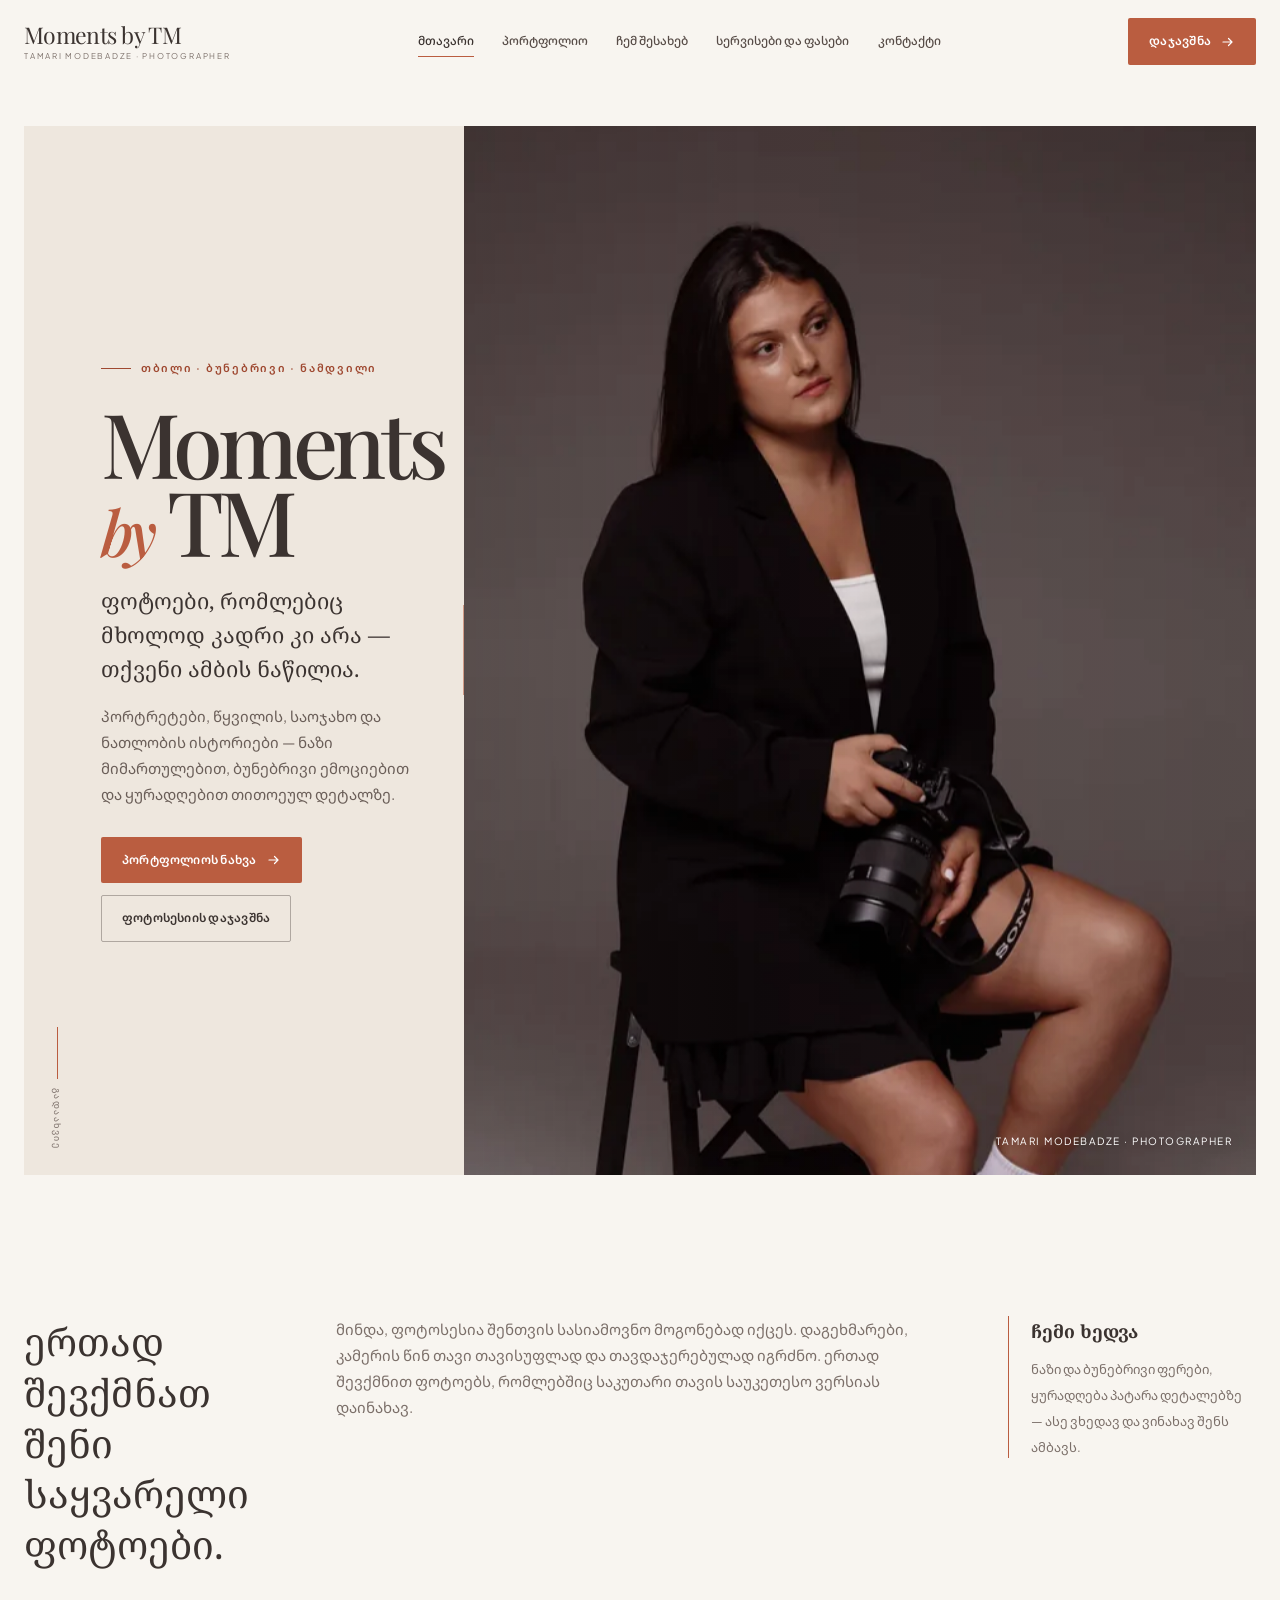
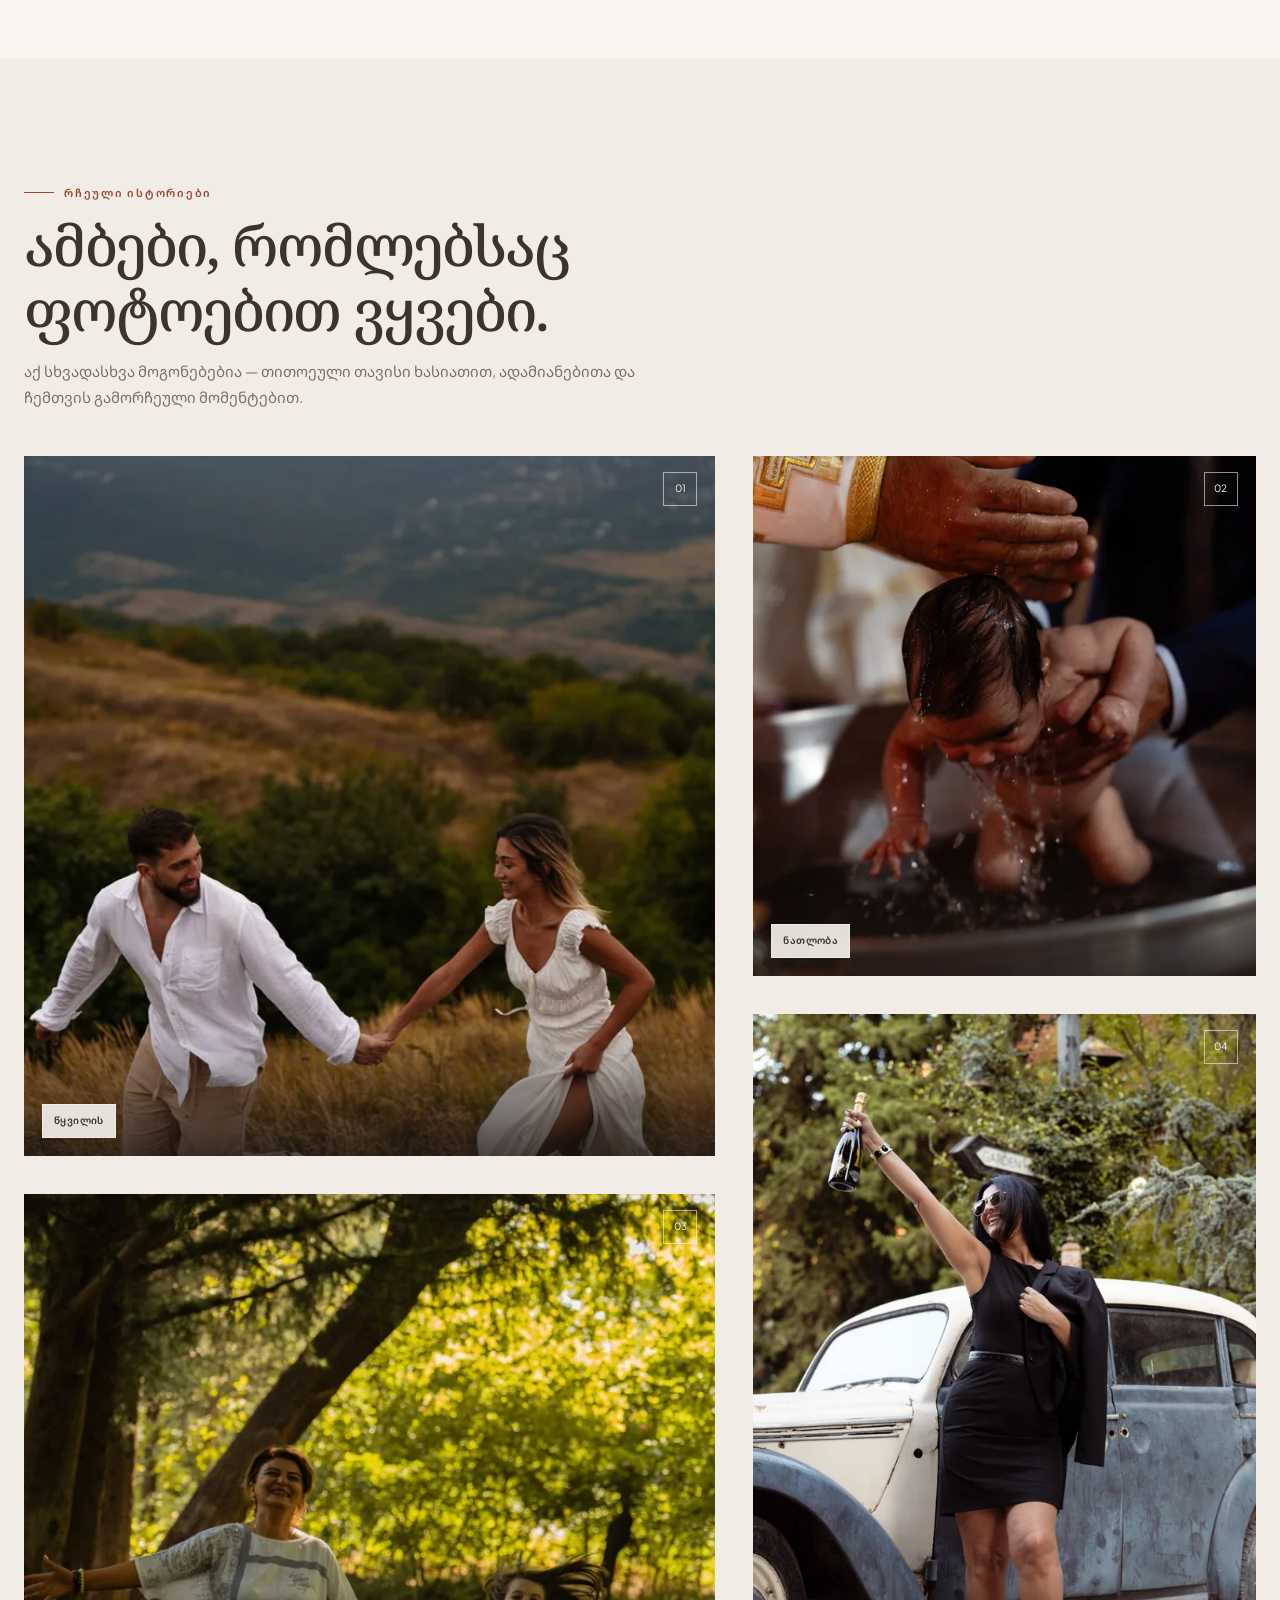
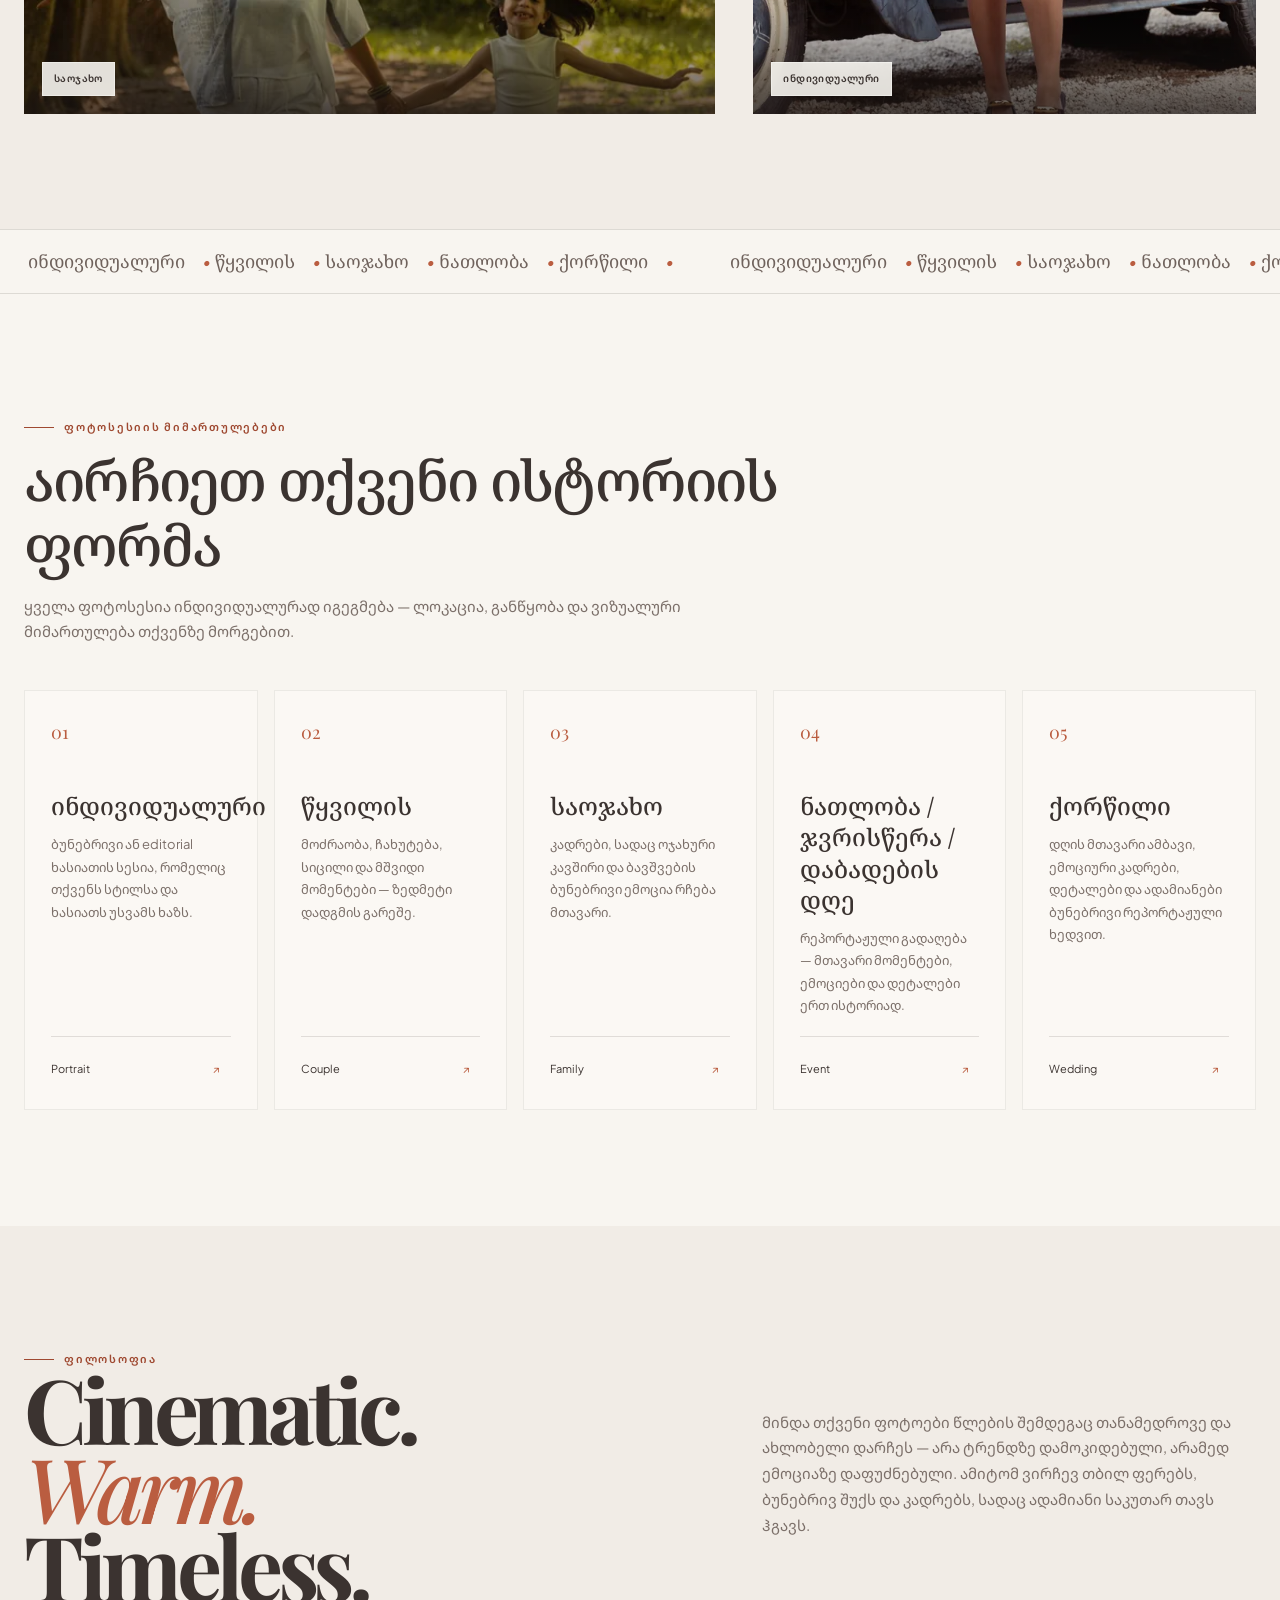
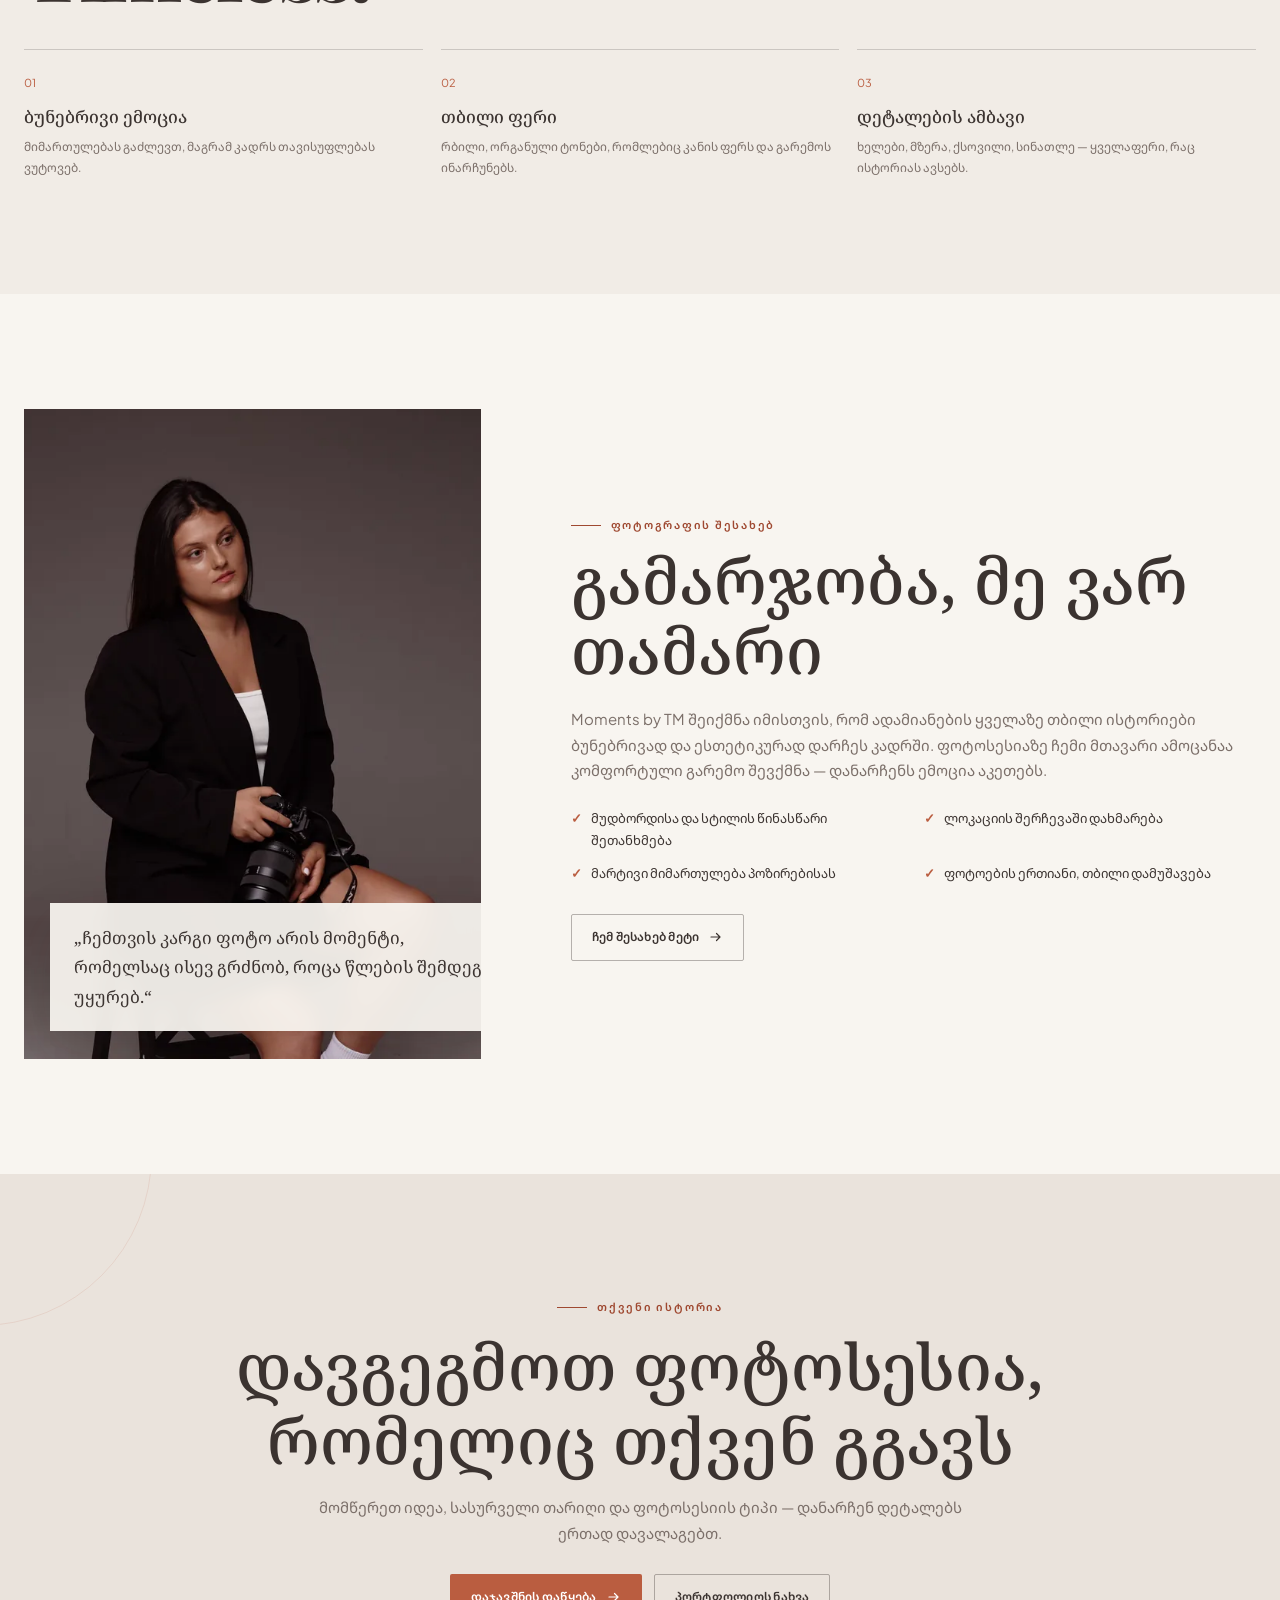
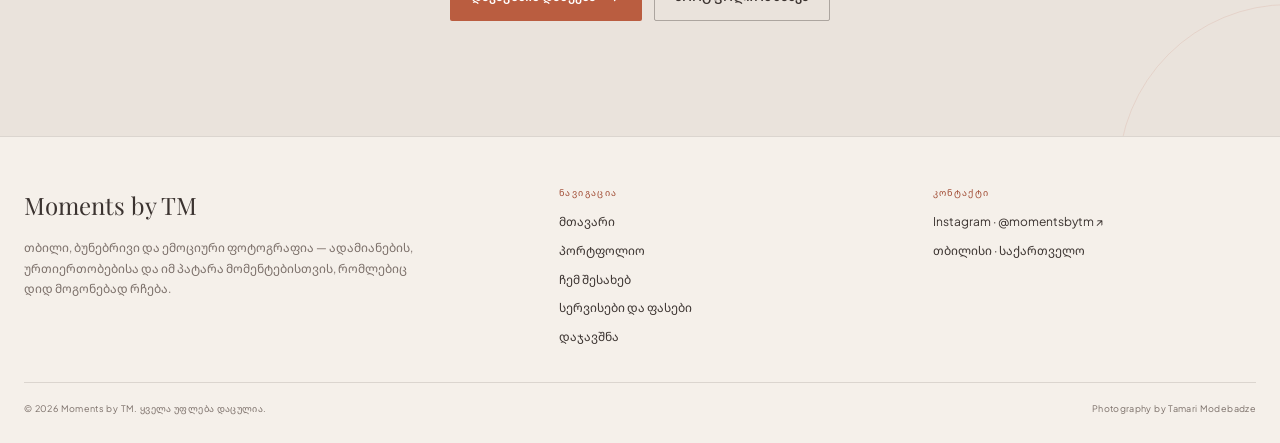
==== commit c05116a9: "done" ====
--- a/index.html
+++ b/index.html
@@ -51,14 +51,17 @@
 </section>
 <section class="section-tight">
 <div class="container statement-grid">
-<p class="statement-lead reveal">სინამდვილე ყველაზე ლამაზია, როცა მას არ ვაძალებთ.</p>
-<p class="statement-text reveal reveal-delay-1">ჩემი მიზანია ფოტოსესიაზე თავი თავისუფლად იგრძნოთ. არ არის საჭირო „იდეალური პოზა“ — საკმარისია თქვენი ურთიერთობა, მოძრაობა, ღიმილი და ის პატარა ჟესტები, რომლებიც მხოლოდ თქვენ გეკუთვნით.</p>
-<div class="mini-card reveal reveal-delay-2"><strong>ჩემი ხედვა</strong><span>ნათელი მიმართულება, ბუნებრივი კადრები და თბილი, დროში გამძლე დამუშავება.</span></div>
+<p class="statement-lead reveal">ერთად შევქმნათ შენი საყვარელი ფოტოები.</p>
+<p class="statement-text reveal reveal-delay-1">მინდა, ფოტოსესია შენთვის სასიამოვნო მოგონებად იქცეს. დაგეხმარები, კამერის წინ თავი თავისუფლად და თავდაჯერებულად იგრძნო. ერთად შევქმნით ფოტოებს, რომლებშიც საკუთარი თავის საუკეთესო ვერსიას დაინახავ.
+</p>
+<div class="mini-card reveal reveal-delay-2"><strong>ჩემი ხედვა</strong><span>ნაზი და ბუნებრივი ფერები, ყურადღება პატარა დეტალებზე — ასე ვხედავ და ვინახავ შენს ამბავს.
+</span></div>
 </div>
 </section>
 <section class="section section-soft">
 <div class="container">
-<div class="section-heading reveal"><span class="eyebrow">რჩეული ისტორიები</span><h2>კადრები, რომლებშიც ემოცია მთავარია</h2><p>რამდენიმე ისტორია ჩემი პორტფოლიოდან — განსხვავებული ადამიანები, გარემო და განწყობა, მაგრამ ერთი საერთო იდეა: ნამდვილი მომენტი.</p></div>
+<div class="section-heading reveal"><span class="eyebrow">რჩეული ისტორიები</span><h2>ამბები, რომლებსაც ფოტოებით ვყვები.</h2><p>აქ სხვადასხვა მოგონებებია — თითოეული თავისი ხასიათით, ადამიანებითა და ჩემთვის გამორჩეული მომენტებით.
+</p></div>
 <div class="work-grid">
 <div class="work-col">
 <a class="work-card tall image-reveal" href="portfolio.html?filter=couple"><span class="work-index">01</span><img alt="წყვილის ფოტოსესია" loading="lazy" sizes="(max-width: 620px) calc(100vw - 28px), (max-width: 1100px) 50vw, 42vw" src="assets/images/couple-running-field.jpg" srcset="assets/images/couple-running-field-640.webp 640w, assets/images/couple-running-field-1280.webp 1280w"/><div class="work-overlay"><span class="work-category">წყვილის</span></div></a>
